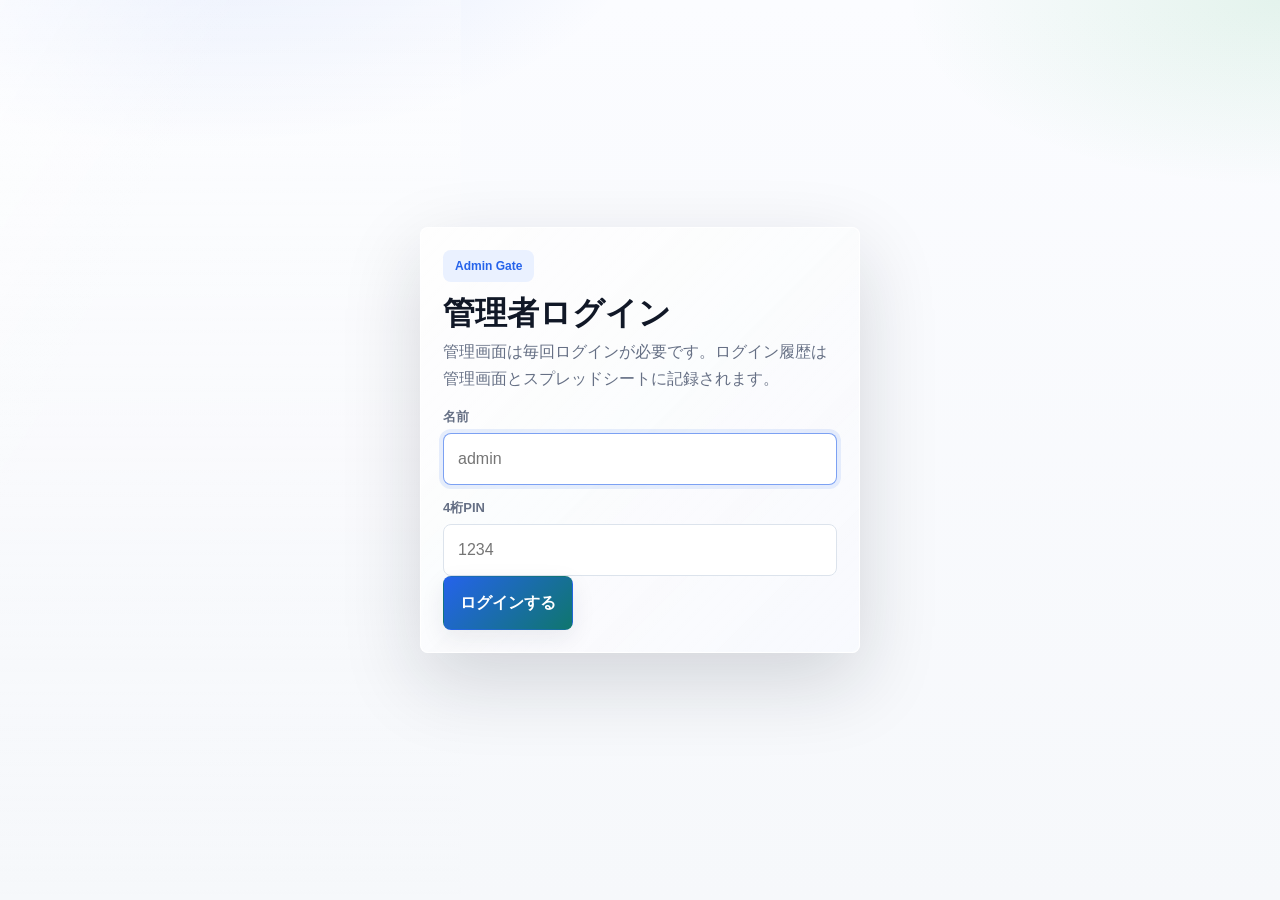
==== admin.html @ 17dc0da1 "Add files via upload" ====
<!doctype html>
<html lang="ja">
<head>
  <meta charset="utf-8">
  <meta name="viewport" content="width=device-width, initial-scale=1, viewport-fit=cover">
  <title>管理画面 | POMS</title>
  <link rel="stylesheet" href="styles.css">
</head>
<body class="page-shell admin-page" data-page="admin">
  <section class="login-stage" id="adminLoginStage">
    <div class="login-card">
      <span class="eyebrow">Admin Gate</span>
      <h1>管理者ログイン</h1>
      <p>管理画面は毎回ログインが必要です。ログイン履歴は管理画面とスプレッドシートに記録されます。</p>
      <label class="field">
        <span>名前</span>
        <input id="adminUsername" autocomplete="username" placeholder="admin">
      </label>
      <label class="field">
        <span>4桁PIN</span>
        <input id="adminPassword" type="password" inputmode="numeric" maxlength="4" autocomplete="current-password" placeholder="1234">
      </label>
      <button class="button primary" id="adminLoginBtn">ログインする</button>
    </div>
  </section>

  <main class="admin-layout hidden" id="adminApp">
    <aside class="admin-side">
      <div class="brand-box">
        <span>P</span>
        <div>
          <strong>POMS 管理</strong>
          <small>Driver Operations</small>
        </div>
      </div>
      <button class="side-link active" data-section="dashboard"><span>ダッシュボード</span><small>全体の現状</small></button>
      <button class="side-link" data-section="checkout"><span>退勤管理</span><small>未退勤と代走</small></button>
      <button class="side-link" data-section="advance"><span>前払い</span><small>回数と振込</small></button>
      <button class="side-link" data-section="sales"><span>売上</span><small>元請け照合</small></button>
      <button class="side-link" data-section="management"><span>管理</span><small>追加と修正</small></button>
    </aside>

    <section class="admin-main">
      <div class="admin-hero">
        <div>
          <span class="eyebrow">管理画面</span>
          <h1>現場・人・お金・休みを<br>すぐ確認</h1>
        </div>
        <div class="admin-actions">
          <input id="adminSearch" class="admin-search" placeholder="検索: 名前・現場・金額">
          <input type="month" id="adminMonth">
          <button class="button ghost" id="refreshAdminBtn">最新化</button>
          <button class="button ghost demo-only" id="resetDemoDataBtn">デモ更新</button>
          <button class="button primary" id="exportCsvBtn">CSV書き出し</button>
        </div>
      </div>

      <div class="demo-ribbon demo-only">
        <div>
          <strong>デモデータ表示中</strong>
          <span>勤怠、前払い、売上、口座、休み希望をサンプル登録済みです。日付を変えたり、詳細を開くと実際の運用イメージを確認できます。</span>
        </div>
        <span class="tag good">操作OK</span>
      </div>

      <section class="admin-section active" id="section-dashboard">
        <div class="section-titlebar">
          <div>
            <span class="eyebrow">Dashboard</span>
            <h2>今日見るべき数字と確認事項</h2>
            <p>売上、前払い、未退勤、登録漏れを上から順番に確認できます。</p>
          </div>
          <span class="section-badge">今日の運用</span>
        </div>

        <div class="executive-strip">
          <div class="executive-card sales">
            <span>今月売上</span>
            <strong id="kpiSales">¥0</strong>
            <small id="kpiSalesSub">実働日数から自動計算</small>
          </div>
          <div class="executive-card advance">
            <span>前払い率</span>
            <strong id="kpiAdvanceRate">0%</strong>
            <small id="kpiAdvanceRateSub">売上に対する前払い希望額</small>
          </div>
          <div class="executive-card transfer">
            <span>振込予定</span>
            <strong id="kpiTransfer">¥0</strong>
            <small>手数料差引後</small>
          </div>
        </div>

        <div class="kpi-grid">
          <div class="kpi"><span>本日稼働中</span><strong id="kpiWorking">0</strong></div>
          <div class="kpi money"><span>前払い概要</span><strong id="kpiAdvance">¥0</strong></div>
          <div class="kpi good"><span>稼働率</span><strong id="kpiRate">0%</strong></div>
        </div>

        <div class="panel">
          <h2>確認が必要な項目</h2>
          <div class="list" id="dashboardAlertList"></div>
        </div>

        <div class="admin-grid">
          <div class="panel">
            <h2>売上ランキング</h2>
            <div class="rank-list" id="dashboardRankList"></div>
          </div>
          <div class="panel">
            <h2>現場別売上・人数</h2>
            <div class="list" id="dashboardSiteSummary"></div>
          </div>
        </div>
        <div class="panel">
          <h2>各ドライバー前払い金額概要</h2>
          <div class="list" id="dashboardAdvanceSummary"></div>
        </div>
      </section>

      <section class="admin-section" id="section-checkout">
        <div class="section-titlebar">
          <div>
            <span class="eyebrow">Checkout</span>
            <h2>未退勤・退勤済み・代走を確認</h2>
            <p>本日の退勤漏れ、現場ごとの稼働人数、代走状況をここで確認します。</p>
          </div>
          <span class="section-badge">退勤管理</span>
        </div>

        <div class="kpi-grid">
          <div class="kpi"><span>本日稼働中</span><strong id="attendanceTodayKpi">0</strong></div>
          <div class="kpi warn"><span>未退勤</span><strong id="attendanceWarningKpi">0</strong></div>
          <div class="kpi money"><span>本日退勤済み</span><strong id="attendanceSalesKpi">0名</strong></div>
          <div class="kpi good"><span>今月代走</span><strong id="attendanceWorkedKpi">0日</strong></div>
        </div>
        <div class="admin-grid">
          <div class="panel">
            <h2>今日の退勤状況</h2>
            <div class="list" id="todayList"></div>
          </div>
          <div class="panel">
            <h2>現場ごとの稼働人数</h2>
            <div class="list" id="siteList"></div>
          </div>
        </div>
        <div class="panel">
          <h2>ドライバー別退勤・出勤状況</h2>
          <div class="list" id="driverList"></div>
        </div>
        <div class="panel">
          <h2>未退勤一覧・代走状況</h2>
          <div class="list" id="notClockedOutList"></div>
        </div>
      </section>

      <section class="admin-section" id="section-advance">
        <div class="section-titlebar">
          <div>
            <span class="eyebrow">Advance</span>
            <h2>前払いの回数・合計・振込予定</h2>
            <p>ドライバーごとの申請回数、希望額、手数料、振込予定を確認できます。</p>
          </div>
          <span class="section-badge">前払い</span>
        </div>

        <div class="executive-strip">
          <div class="executive-card transfer">
            <span>振込予定額</span>
            <strong id="advanceTransferKpi">¥0</strong>
            <small>手数料差引後</small>
          </div>
          <div class="executive-card advance">
            <span>前払い合計</span>
            <strong id="advanceRequestedKpi">¥0</strong>
            <small id="advanceCountKpi">0件</small>
          </div>
          <div class="executive-card sales">
            <span>重複チェック</span>
            <strong id="advanceOverlapKpi">OK</strong>
            <small>申請済み期間を自動照合</small>
          </div>
        </div>
        <div class="panel">
          <h2>ドライバー別前払い回数・合計</h2>
          <div class="list" id="advanceDriverSummaryList"></div>
        </div>
        <div class="panel">
          <h2>前払い履歴</h2>
          <div class="list" id="advanceList"></div>
        </div>
        <div class="admin-grid">
          <div class="panel">
            <h2>口座情報</h2>
            <div class="list" id="bankInfoList"></div>
          </div>
          <div class="panel">
            <h2>重複チェック履歴</h2>
            <div class="list" id="advanceOverlapHistory"></div>
          </div>
        </div>
      </section>

      <section class="admin-section" id="section-sales">
        <div class="section-titlebar">
          <div>
            <span class="eyebrow">Sales</span>
            <h2>売上と元請け入金明細の照合</h2>
            <p>元請け明細の出勤日数、代走日数、単価と照らし合わせるための画面です。</p>
          </div>
          <span class="section-badge">売上照合</span>
        </div>

        <div class="kpi-grid">
          <div class="kpi money"><span>今月売上</span><strong id="monthlySalesKpi">¥0</strong></div>
          <div class="kpi good"><span>出勤日数</span><strong id="monthlyWorkedKpi">0日</strong></div>
          <div class="kpi warn"><span>代走日数</span><strong id="monthlyAdvanceKpi">0日</strong></div>
          <div class="kpi"><span>休み希望数</span><strong id="monthlyTransferKpi">0日</strong></div>
        </div>
        <div class="admin-grid">
          <div class="panel">
            <h2>現場別売上・人数</h2>
            <div class="list" id="monthlySiteList"></div>
          </div>
          <div class="panel">
            <h2>保存済み月</h2>
            <div class="month-jump-list" id="monthlyAvailableMonths"></div>
          </div>
        </div>
        <div class="panel">
          <h2>元請け入金明細 照合表</h2>
          <div class="list" id="monthlyDriverList"></div>
        </div>
        <div class="panel">
          <h2>前払い履歴</h2>
          <div class="list" id="monthlyAdvanceList"></div>
        </div>
      </section>

      <section class="admin-section" id="section-management">
        <div class="section-titlebar">
          <div>
            <span class="eyebrow">Management</span>
            <h2>登録・修正・運用チェック</h2>
            <p>ドライバー、現場、休み希望、確定シフト、勤務修正をここに集約しています。</p>
          </div>
          <span class="section-badge">変更操作</span>
        </div>

        <div class="panel">
          <h2>管理クイック操作</h2>
          <div class="quick-actions-grid">
            <button type="button" class="action-tile" data-admin-action="add-driver"><strong>ドライバー追加</strong><span>単価・口座も登録</span></button>
            <button type="button" class="action-tile" data-admin-action="add-site"><strong>現場追加</strong><span>現場マスタを更新</span></button>
            <button type="button" class="action-tile" data-admin-action="bulk-holiday"><strong>休み希望入力</strong><span>全員分を一括入力</span></button>
            <button type="button" class="action-tile" data-admin-action="bulk-fixed"><strong>確定シフト入力</strong><span>通知停止日を設定</span></button>
          </div>
        </div>
        <div class="panel">
          <h2>管理チェック</h2>
          <div class="list" id="managementQualityList"></div>
        </div>
        <div class="panel">
          <div class="panel-top">
            <h2>ドライバー管理</h2>
            <button class="button primary small" id="addDriverBtn">追加</button>
          </div>
          <div class="list" id="managementDriverList"></div>
        </div>
        <div class="admin-grid">
          <div class="panel">
            <div class="panel-top">
              <h2>現場管理</h2>
              <button class="button primary small" id="addSiteBtn">追加</button>
            </div>
            <div class="list" id="managementSiteList"></div>
          </div>
          <div class="panel">
            <div class="panel-top">
              <div class="tab-row">
                <button class="tab active" data-shift-tab="holiday">休み希望</button>
                <button class="tab" data-shift-tab="fixed">確定シフト</button>
              </div>
              <button class="button primary small" id="bulkShiftBtn">全員分を入力</button>
            </div>
            <div class="list" id="shiftList"></div>
          </div>
        </div>
        <div class="panel">
          <h2>勤務修正・代走退勤処理</h2>
          <div class="list" id="managementAttendanceFixList"></div>
        </div>
        <div class="panel">
          <h2>管理者ログイン履歴</h2>
          <div class="list" id="loginHistoryList"></div>
        </div>
      </section>
    </section>
  </main>

  <nav class="bottom-nav admin-bottom hidden" id="adminBottomNav">
    <button class="active" data-section="dashboard">ダッシュ</button>
    <button data-section="checkout">退勤</button>
    <button data-section="advance">前払</button>
    <button data-section="sales">売上</button>
    <button data-section="management">管理</button>
  </nav>

  <div class="modal hidden" id="adminModal">
    <div class="modal-card">
      <button class="modal-close" id="closeModalBtn">×</button>
      <h2 id="modalTitle">詳細</h2>
      <div id="modalBody"></div>
    </div>
  </div>
  <div class="toast" id="toast"></div>
  <div class="loading" id="loading"><div>処理中...</div></div>
  <script src="config.js"></script>
  <script src="app.js"></script>
</body>
</html>
---- styles.css ----
:root {
  --bg: #f6f8fb;
  --surface: #ffffff;
  --surface-soft: #f9fbff;
  --text: #111827;
  --muted: #667085;
  --line: #dce3ec;
  --blue: #2563eb;
  --green: #16a34a;
  --red: #dc2626;
  --amber: #f59e0b;
  --pink: #db2777;
  --ink: #172033;
  --shadow: 0 16px 38px rgba(30, 41, 59, .10);
  --shadow-soft: 0 8px 24px rgba(30, 41, 59, .08);
  --radius: 8px;
  --ease: cubic-bezier(.22, 1, .36, 1);
}

* {
  box-sizing: border-box;
  -webkit-tap-highlight-color: transparent;
}

html,
body {
  margin: 0;
  min-height: 100%;
}

body {
  color: var(--text);
  background:
    radial-gradient(820px 420px at 15% -10%, rgba(37, 99, 235, .13), transparent 56%),
    radial-gradient(720px 360px at 100% 0%, rgba(22, 163, 74, .10), transparent 52%),
    linear-gradient(180deg, #fbfcff 0%, var(--bg) 100%);
  font-family: -apple-system, BlinkMacSystemFont, "SF Pro Display", "Helvetica Neue", Arial, sans-serif;
}

body::before {
  content: "";
  position: fixed;
  inset: 0;
  z-index: -1;
  pointer-events: none;
  background:
    linear-gradient(115deg, transparent 0%, rgba(255, 255, 255, .52) 45%, transparent 62%),
    linear-gradient(180deg, rgba(255, 255, 255, .30), transparent);
  transform: translateX(-64%);
  animation: ambientSweep 10s var(--ease) infinite;
}

button,
input,
select,
textarea {
  font: inherit;
}

button,
a {
  touch-action: manipulation;
}

.page-shell {
  padding: max(14px, env(safe-area-inset-top)) 14px max(24px, env(safe-area-inset-bottom));
}

.narrow {
  width: min(100%, 460px);
  margin: 0 auto;
}

.hero,
.panel,
.admin-hero,
.admin-side,
.modal-card {
  border: 1px solid rgba(255, 255, 255, .88);
  box-shadow: var(--shadow);
}

.hero {
  padding: 22px 18px;
  border-radius: var(--radius);
  background:
    linear-gradient(135deg, rgba(255, 255, 255, .92), rgba(255, 255, 255, .72)),
    linear-gradient(135deg, rgba(37, 99, 235, .08), rgba(22, 163, 74, .08));
  position: relative;
  overflow: hidden;
  animation: rise .45s var(--ease) both, luxuryFloat 7s var(--ease) infinite;
}

.hero::after,
.panel::after,
.admin-hero::after,
.login-card::after {
  content: "";
  position: absolute;
  inset: 0;
  pointer-events: none;
  border-radius: inherit;
  background: linear-gradient(120deg, transparent 20%, rgba(255, 255, 255, .55) 48%, transparent 74%);
  transform: translateX(-130%);
  animation: surfaceGlint 6.8s var(--ease) infinite;
}

.hero.compact h1 {
  margin-bottom: 8px;
}

.hero.money {
  background:
    linear-gradient(135deg, rgba(255, 255, 255, .92), rgba(255, 255, 255, .76)),
    linear-gradient(135deg, rgba(245, 158, 11, .13), rgba(37, 99, 235, .07));
}

.hero.holiday {
  background:
    linear-gradient(135deg, rgba(255, 255, 255, .93), rgba(255, 255, 255, .76)),
    linear-gradient(135deg, rgba(219, 39, 119, .10), rgba(22, 163, 74, .08));
}

.eyebrow {
  display: inline-flex;
  min-height: 32px;
  align-items: center;
  padding: 0 12px;
  border-radius: var(--radius);
  background: #eaf1ff;
  color: var(--blue);
  font-size: 12px;
  font-weight: 850;
}

h1,
h2,
p {
  margin-top: 0;
}

h1 {
  margin: 14px 0 0;
  font-size: 32px;
  line-height: 1.08;
  letter-spacing: 0;
}

h2 {
  margin-bottom: 14px;
  font-size: 20px;
  line-height: 1.2;
}

p {
  color: var(--muted);
  line-height: 1.7;
}

.panel {
  margin-top: 14px;
  padding: 16px;
  border-radius: var(--radius);
  background: rgba(255, 255, 255, .90);
  position: relative;
  overflow: hidden;
  animation: rise .55s var(--ease) both;
}

.demo-guide {
  margin-top: 12px;
  padding: 13px 14px;
  border: 1px solid rgba(22, 163, 74, .18);
  border-radius: var(--radius);
  background:
    linear-gradient(135deg, rgba(255, 255, 255, .95), rgba(249, 251, 255, .92)),
    #fff;
  box-shadow: var(--shadow-soft);
  animation: rise .5s var(--ease) both;
}

.demo-guide strong,
.demo-guide span {
  display: block;
}

.demo-guide strong {
  font-size: 14px;
  line-height: 1.45;
}

.demo-guide span {
  margin-top: 5px;
  color: var(--muted);
  font-size: 13px;
  line-height: 1.6;
}

.person-card {
  display: grid;
  grid-template-columns: auto minmax(0, 1fr);
  gap: 12px;
  align-items: center;
  padding: 12px;
  border: 1px solid var(--line);
  border-radius: var(--radius);
  background: var(--surface-soft);
}

.person-card strong,
.person-card span {
  display: block;
}

.person-card strong {
  font-size: 18px;
}

.person-card span {
  margin-top: 4px;
  color: var(--muted);
  font-size: 13px;
}

.avatar {
  width: 54px;
  height: 54px;
  border-radius: var(--radius);
  display: grid;
  place-items: center;
  background: linear-gradient(135deg, #dbeafe, #dcfce7);
  color: #1d4ed8;
  font-size: 20px;
  font-weight: 900;
}

.status-strip,
.summary-card,
.selected-box {
  display: grid;
  grid-template-columns: 1fr 1fr;
  gap: 10px;
  margin-top: 14px;
}

.panel-lite {
  margin-top: 14px;
  padding: 14px;
  border: 1px solid var(--line);
  border-radius: var(--radius);
  background: #fff;
}

.panel-lite > span {
  display: block;
  color: var(--muted);
  font-size: 12px;
  font-weight: 850;
  margin-bottom: 10px;
}

.period-list {
  display: grid;
  gap: 8px;
}

.period-chip {
  display: flex;
  justify-content: space-between;
  gap: 10px;
  align-items: center;
  padding: 10px 12px;
  border-radius: var(--radius);
  border: 1px solid var(--line);
  background: var(--surface-soft);
  font-size: 13px;
  font-weight: 850;
}

.period-chip small {
  color: var(--muted);
  font-weight: 800;
}

.money-focus {
  margin-top: 14px;
  padding: 18px;
  border-radius: var(--radius);
  color: #fff;
  background:
    linear-gradient(135deg, rgba(23, 32, 51, .98), rgba(15, 118, 110, .92)),
    linear-gradient(135deg, rgba(255, 255, 255, .14), transparent);
  box-shadow: 0 24px 60px rgba(15, 118, 110, .20);
  position: relative;
  overflow: hidden;
}

.money-focus::after {
  content: "";
  position: absolute;
  inset: 0;
  background: linear-gradient(120deg, transparent 18%, rgba(255,255,255,.22) 48%, transparent 78%);
  transform: translateX(-125%);
  animation: surfaceGlint 5.8s var(--ease) infinite;
}

.money-focus span,
.money-focus small {
  display: block;
  position: relative;
  z-index: 1;
}

.money-focus span {
  font-size: 13px;
  font-weight: 850;
  opacity: .78;
}

.money-focus strong {
  display: block;
  position: relative;
  z-index: 1;
  margin-top: 6px;
  font-size: 42px;
  line-height: 1;
  letter-spacing: 0;
}

.money-focus small {
  margin-top: 8px;
  opacity: .78;
  line-height: 1.5;
}

.money-focus.bump strong {
  animation: moneyPop .62s var(--ease) both;
}

.coin-burst {
  position: absolute;
  inset: 0;
  pointer-events: none;
  z-index: 0;
}

.coin-burst i {
  position: absolute;
  width: 18px;
  height: 18px;
  right: 22px;
  bottom: 18px;
  border-radius: 999px;
  background:
    radial-gradient(circle at 35% 28%, #fff7cc 0 18%, #facc15 28%, #d97706 72%);
  box-shadow: 0 8px 18px rgba(245, 158, 11, .24);
  opacity: 0;
  transform: translateY(20px) scale(.74);
}

.coin-burst i:nth-child(2) { right: 54px; width: 14px; height: 14px; }
.coin-burst i:nth-child(3) { right: 82px; width: 20px; height: 20px; }
.coin-burst i:nth-child(4) { right: 118px; width: 13px; height: 13px; }
.coin-burst i:nth-child(5) { right: 146px; width: 17px; height: 17px; }
.coin-burst i:nth-child(6) { right: 176px; width: 12px; height: 12px; }

.coin-burst.play i:nth-child(1) { animation: coinRise1 .9s var(--ease) both; }
.coin-burst.play i:nth-child(2) { animation: coinRise2 .82s var(--ease) .04s both; }
.coin-burst.play i:nth-child(3) { animation: coinRise3 .95s var(--ease) .08s both; }
.coin-burst.play i:nth-child(4) { animation: coinRise2 .78s var(--ease) .12s both; }
.coin-burst.play i:nth-child(5) { animation: coinRise1 .86s var(--ease) .16s both; }
.coin-burst.play i:nth-child(6) { animation: coinRise3 .74s var(--ease) .20s both; }

.period-picker {
  margin-top: 14px;
  padding: 14px;
  border-radius: var(--radius);
  border: 1px solid var(--line);
  background: #fff;
}

.period-picker > div:first-child {
  display: flex;
  justify-content: space-between;
  gap: 10px;
  align-items: center;
}

.period-picker span {
  color: var(--muted);
  font-size: 12px;
  font-weight: 850;
}

.period-picker strong {
  font-size: 14px;
}

.quick-periods {
  display: grid;
  grid-template-columns: repeat(5, 1fr);
  gap: 8px;
  margin-top: 12px;
}

.quick-periods button {
  min-height: 44px;
  border: 1px solid var(--line);
  border-radius: var(--radius);
  background: var(--surface-soft);
  color: var(--text);
  font-weight: 900;
  cursor: pointer;
}

.quick-periods button.active {
  color: #fff;
  border-color: transparent;
  background: linear-gradient(135deg, var(--blue), #0f766e);
  box-shadow: var(--shadow-soft);
}

.advance-meter {
  margin-top: 14px;
  padding: 14px;
  border: 1px solid var(--line);
  border-radius: var(--radius);
  background: #fff;
}

.meter-top,
.meter-values {
  display: flex;
  justify-content: space-between;
  gap: 10px;
}

.meter-top span,
.meter-values span {
  color: var(--muted);
  font-size: 12px;
  font-weight: 850;
}

.meter-top strong {
  font-size: 14px;
}

.meter-track {
  height: 10px;
  margin: 12px 0;
  border-radius: 999px;
  background: #e8edf5;
  overflow: hidden;
}

.meter-track span {
  display: block;
  width: 0%;
  height: 100%;
  border-radius: inherit;
  background: linear-gradient(90deg, var(--green), var(--blue));
  transition: width .45s var(--ease);
}

.advance-calendar {
  margin-top: 14px;
  padding: 14px;
  border: 1px solid var(--line);
  border-radius: var(--radius);
  background: #fff;
}

.advance-calendar-top {
  display: grid;
  grid-template-columns: 44px minmax(0, 1fr) 44px;
  gap: 10px;
  align-items: center;
}

.advance-calendar-top button {
  width: 44px;
  height: 44px;
  border: 1px solid var(--line);
  border-radius: var(--radius);
  background: var(--surface-soft);
  font-size: 24px;
  font-weight: 900;
}

.advance-calendar-top div {
  text-align: center;
}

.advance-calendar-top span,
.calendar-legend span {
  color: var(--muted);
  font-size: 12px;
  font-weight: 850;
}

.advance-calendar-top strong {
  display: block;
  margin-top: 4px;
  font-size: 18px;
}

.calendar-legend {
  display: flex;
  flex-wrap: wrap;
  justify-content: center;
  gap: 10px;
  margin-top: 12px;
}

.calendar-legend span {
  display: inline-flex;
  align-items: center;
  gap: 6px;
}

.calendar-legend i {
  width: 10px;
  height: 10px;
  border-radius: 999px;
  display: inline-block;
}

.legend-worked { background: var(--green); }
.legend-applied { background: var(--amber); }
.legend-selected { background: var(--blue); }

.weekday-grid.mini {
  margin-top: 12px;
}

.advance-calendar-grid {
  display: grid;
  grid-template-columns: repeat(7, minmax(0, 1fr));
  gap: 6px;
  margin-top: 8px;
}

.advance-day,
.advance-empty {
  aspect-ratio: 1;
  min-width: 0;
  border-radius: var(--radius);
}

.advance-day {
  position: relative;
  border: 1px solid var(--line);
  background: var(--surface-soft);
  color: var(--text);
  font-weight: 900;
  cursor: pointer;
  transition: transform .18s var(--ease), box-shadow .18s ease, background .18s ease;
}

.advance-day:active {
  transform: scale(.96);
}

.advance-day.worked {
  background: #ecfdf3;
  border-color: rgba(22, 163, 74, .28);
}

.advance-day.applied {
  background: #fff7ed;
  border-color: rgba(245, 158, 11, .35);
  color: #92400e;
}

.advance-day.selected {
  color: #fff;
  border-color: transparent;
  background: linear-gradient(135deg, var(--blue), #0f766e);
  box-shadow: 0 10px 24px rgba(37, 99, 235, .22);
}

.advance-day.range-edge::after {
  content: "";
  position: absolute;
  inset: 6px;
  border: 2px solid rgba(255, 255, 255, .72);
  border-radius: 6px;
}

.advance-day.applied::before,
.advance-day.worked::before {
  content: "";
  position: absolute;
  right: 6px;
  top: 6px;
  width: 7px;
  height: 7px;
  border-radius: 999px;
}

.advance-day.worked::before { background: var(--green); }
.advance-day.applied::before { background: var(--amber); }

.status-strip > div,
.summary-card,
.selected-box {
  padding: 14px;
  border-radius: var(--radius);
  border: 1px solid var(--line);
  background: #fff;
}

.summary-card,
.selected-box {
  display: flex;
  justify-content: space-between;
  align-items: center;
  grid-template-columns: none;
}

.status-strip span,
.summary-card span,
.selected-box span {
  color: var(--muted);
  font-size: 12px;
  font-weight: 800;
}

.status-strip strong,
.summary-card strong,
.selected-box strong {
  display: block;
  margin-top: 6px;
  font-size: 15px;
}

.driver-command-card {
  display: grid;
  grid-template-columns: auto minmax(0, 1fr);
  gap: 12px;
  align-items: center;
  margin-top: 14px;
  padding: 14px;
  border: 1px solid rgba(37, 99, 235, .16);
  border-radius: var(--radius);
  background:
    linear-gradient(135deg, rgba(255, 255, 255, .96), rgba(236, 253, 243, .86)),
    #fff;
  box-shadow: var(--shadow-soft);
}

.driver-command-card strong,
.driver-command-card p {
  display: block;
  margin: 0;
}

.driver-command-card p {
  margin-top: 4px;
  font-size: 13px;
  line-height: 1.55;
}

.driver-command-card.working {
  border-color: rgba(245, 158, 11, .30);
  background:
    linear-gradient(135deg, rgba(255, 255, 255, .96), rgba(255, 247, 237, .90)),
    #fff;
}

.driver-command-card.finished {
  border-color: rgba(22, 163, 74, .28);
}

.command-orb {
  width: 46px;
  height: 46px;
  border-radius: var(--radius);
  display: grid;
  place-items: center;
  background: linear-gradient(135deg, var(--blue), #0f766e);
  box-shadow: 0 14px 32px rgba(37, 99, 235, .18);
}

.command-orb span {
  width: 16px;
  height: 16px;
  border-radius: 999px;
  background: #fff;
  animation: statusPulse 1.8s var(--ease) infinite;
}

.field {
  display: block;
  margin-top: 14px;
}

.field span {
  display: block;
  margin-bottom: 7px;
  color: var(--muted);
  font-size: 13px;
  font-weight: 800;
}

input,
select,
textarea {
  width: 100%;
  min-height: 52px;
  border: 1px solid var(--line);
  border-radius: var(--radius);
  padding: 13px 14px;
  background: #fff;
  color: var(--text);
  outline: none;
}

textarea {
  min-height: 98px;
  resize: vertical;
  line-height: 1.6;
}

input:focus,
select:focus,
textarea:focus {
  border-color: rgba(37, 99, 235, .60);
  box-shadow: 0 0 0 4px rgba(37, 99, 235, .10);
}

.form-grid,
.button-row {
  display: grid;
  grid-template-columns: 1fr 1fr;
  gap: 10px;
}

.action-stack {
  display: grid;
  gap: 10px;
  margin-top: 14px;
}

.button {
  min-height: 54px;
  padding: 0 16px;
  border: 1px solid transparent;
  border-radius: var(--radius);
  color: var(--text);
  background: #fff;
  font-weight: 850;
  text-decoration: none;
  display: inline-flex;
  align-items: center;
  justify-content: center;
  box-shadow: var(--shadow-soft);
  cursor: pointer;
  position: relative;
  overflow: hidden;
  transition: transform .18s var(--ease), opacity .18s ease, box-shadow .18s ease, filter .18s ease;
}

.button::after {
  content: "";
  position: absolute;
  inset: -70% -35%;
  background: linear-gradient(115deg, transparent 36%, rgba(255, 255, 255, .45) 50%, transparent 64%);
  transform: translateX(-90%) rotate(8deg);
  transition: transform .55s var(--ease);
}

.button:hover {
  filter: saturate(1.08);
  box-shadow: 0 18px 42px rgba(30, 41, 59, .14);
}

.button:hover::after,
.button:focus-visible::after {
  transform: translateX(90%) rotate(8deg);
}

.button:active {
  transform: scale(.98);
}

.button:disabled {
  opacity: .55;
  cursor: wait;
}

.button.primary {
  color: #fff;
  background: linear-gradient(135deg, var(--blue), #0f766e);
}

.button.success {
  color: #fff;
  background: linear-gradient(135deg, var(--green), #15803d);
}

.button.ghost {
  border-color: var(--line);
  background: rgba(255, 255, 255, .76);
  box-shadow: none;
}

.button.small {
  min-height: 42px;
  padding: 0 14px;
  font-size: 13px;
}

.wide-action {
  grid-column: 1 / -1;
}

.swipe-confirm {
  --swipe-x: 0px;
  --swipe-progress: 0%;
  min-height: 64px;
  position: relative;
  overflow: hidden;
  user-select: none;
  touch-action: pan-y;
  border: 1px solid rgba(37, 99, 235, .18);
  border-radius: var(--radius);
  background:
    linear-gradient(180deg, rgba(255, 255, 255, .98), rgba(249, 251, 255, .94)),
    #fff;
  box-shadow: var(--shadow-soft);
  cursor: grab;
  isolation: isolate;
}

.swipe-confirm.primary {
  border-color: rgba(37, 99, 235, .24);
}

.swipe-confirm.success {
  border-color: rgba(22, 163, 74, .28);
}

.swipe-confirm.dragging {
  cursor: grabbing;
}

.swipe-confirm.disabled {
  opacity: .58;
  cursor: not-allowed;
}

.swipe-fill {
  position: absolute;
  inset: 0 auto 0 0;
  width: var(--swipe-progress);
  z-index: -1;
  background: linear-gradient(135deg, rgba(37, 99, 235, .20), rgba(15, 118, 110, .20));
  transition: width .16s var(--ease);
}

.swipe-confirm.success .swipe-fill {
  background: linear-gradient(135deg, rgba(22, 163, 74, .24), rgba(21, 128, 61, .20));
}

.swipe-copy {
  display: block;
  padding: 12px 76px 12px 18px;
}

.swipe-copy strong,
.swipe-copy small {
  display: block;
}

.swipe-copy strong {
  font-size: 16px;
}

.swipe-copy small {
  margin-top: 4px;
  color: var(--muted);
  font-size: 12px;
  font-weight: 850;
}

.swipe-thumb {
  position: absolute;
  top: 8px;
  right: auto;
  left: 8px;
  width: 48px;
  height: 48px;
  display: grid;
  place-items: center;
  border-radius: var(--radius);
  color: #fff;
  background: linear-gradient(135deg, var(--blue), #0f766e);
  box-shadow: 0 12px 26px rgba(37, 99, 235, .22);
  font-size: 20px;
  font-weight: 950;
  transform: translateX(var(--swipe-x));
  transition: transform .18s var(--ease), filter .18s ease;
}

.swipe-confirm.success .swipe-thumb {
  background: linear-gradient(135deg, var(--green), #15803d);
}

.swipe-confirm:not(.disabled)::after {
  content: "";
  position: absolute;
  inset: 0;
  pointer-events: none;
  background: linear-gradient(115deg, transparent 34%, rgba(255, 255, 255, .60) 50%, transparent 66%);
  transform: translateX(-120%);
  animation: swipeHint 2.8s var(--ease) infinite;
}

.swipe-confirm.complete .swipe-thumb {
  filter: brightness(1.16);
}

.driver-flow {
  display: grid;
  grid-template-columns: auto 1fr auto 1fr auto;
  align-items: center;
  gap: 8px;
  margin-top: 14px;
}

.flow-step {
  min-height: 32px;
  display: inline-flex;
  align-items: center;
  justify-content: center;
  padding: 0 10px;
  border: 1px solid var(--line);
  border-radius: var(--radius);
  background: #fff;
  color: var(--muted);
  font-size: 12px;
  font-weight: 900;
  white-space: nowrap;
}

.flow-step.active {
  color: #fff;
  border-color: transparent;
  background: linear-gradient(135deg, var(--blue), #0f766e);
  box-shadow: var(--shadow-soft);
}

.flow-line {
  height: 2px;
  border-radius: 999px;
  background: var(--line);
}

.success-panel {
  text-align: center;
  position: relative;
}

.done-mark {
  width: 72px;
  height: 72px;
  margin: 0 auto 14px;
  display: grid;
  place-items: center;
  border-radius: var(--radius);
  color: #fff;
  background: linear-gradient(135deg, var(--green), #15803d);
  font-size: 36px;
  font-weight: 900;
  animation: donePop .58s var(--ease) both;
}

.success-sparkles {
  position: absolute;
  inset: 0;
  pointer-events: none;
  overflow: hidden;
  border-radius: inherit;
}

.success-sparkles i {
  position: absolute;
  left: 50%;
  top: 28px;
  width: 9px;
  height: 9px;
  border-radius: 999px;
  background: var(--green);
  opacity: 0;
}

.success-panel:not(.hidden) .success-sparkles i:nth-child(1) { animation: sparkle1 .82s var(--ease) .05s both; }
.success-panel:not(.hidden) .success-sparkles i:nth-child(2) { animation: sparkle2 .78s var(--ease) .10s both; }
.success-panel:not(.hidden) .success-sparkles i:nth-child(3) { animation: sparkle3 .86s var(--ease) .14s both; }
.success-panel:not(.hidden) .success-sparkles i:nth-child(4) { animation: sparkle4 .74s var(--ease) .18s both; }

.calendar-head {
  display: flex;
  justify-content: space-between;
  align-items: center;
  gap: 10px;
  margin-top: 14px;
  padding: 12px;
  border-radius: var(--radius);
  background: #fff;
  border: 1px solid var(--line);
}

.calendar-head span {
  display: block;
  margin-top: 4px;
  color: var(--muted);
  font-size: 13px;
}

.calendar-head b {
  min-width: 52px;
  min-height: 38px;
  display: grid;
  place-items: center;
  border-radius: var(--radius);
  color: #fff;
  background: linear-gradient(135deg, var(--pink), #0f766e);
  font-size: 14px;
}

.weekday-grid,
.calendar-grid {
  display: grid;
  grid-template-columns: repeat(7, minmax(0, 1fr));
  gap: 6px;
}

.weekday-grid {
  margin-top: 12px;
  color: var(--muted);
  font-size: 12px;
  font-weight: 850;
  text-align: center;
}

.calendar-grid {
  margin-top: 8px;
}

.day-button,
.day-empty {
  aspect-ratio: 1;
  min-width: 0;
  border-radius: var(--radius);
}

.day-button {
  border: 1px solid var(--line);
  background: #fff;
  cursor: pointer;
  font-weight: 850;
  transition: transform .16s var(--ease), box-shadow .16s ease, background .16s ease;
}

.day-button:active {
  transform: scale(.94);
}

.day-button.selected {
  color: #fff;
  background: linear-gradient(135deg, var(--pink), #0f766e);
  border-color: transparent;
  box-shadow: 0 10px 24px rgba(219, 39, 119, .16);
}

.day-button.pop,
.advance-day.pop {
  animation: dayPop .34s var(--ease) both;
}

.bottom-nav {
  position: fixed;
  left: 8px;
  right: 8px;
  bottom: calc(8px + env(safe-area-inset-bottom));
  z-index: 20;
  display: grid;
  grid-template-columns: repeat(4, 1fr);
  gap: 6px;
  padding: 8px;
  border: 1px solid rgba(255, 255, 255, .90);
  border-radius: var(--radius);
  background: rgba(255, 255, 255, .94);
  box-shadow: var(--shadow);
}

.bottom-nav a,
.bottom-nav button {
  min-height: 52px;
  border: 0;
  border-radius: var(--radius);
  display: grid;
  place-items: center;
  color: var(--muted);
  background: transparent;
  text-decoration: none;
  font-size: 13px;
  font-weight: 850;
}

.bottom-nav .active {
  color: var(--text);
  background: #eef4ff;
}

.admin-bottom {
  display: none;
}

.toast {
  position: fixed;
  left: 50%;
  bottom: calc(86px + env(safe-area-inset-bottom));
  z-index: 50;
  max-width: calc(100vw - 28px);
  padding: 12px 14px;
  border-radius: var(--radius);
  color: #fff;
  background: rgba(17, 24, 39, .94);
  opacity: 0;
  transform: translate(-50%, 12px);
  pointer-events: none;
  transition: opacity .18s ease, transform .18s var(--ease);
}

.toast.show {
  opacity: 1;
  transform: translate(-50%, 0);
}

.completion-celebration {
  position: fixed;
  inset: 0;
  z-index: 80;
  display: grid;
  place-items: center;
  pointer-events: none;
  background:
    radial-gradient(circle at 50% 46%, rgba(255, 255, 255, .88), rgba(255, 255, 255, .32) 34%, transparent 62%);
  animation: celebrationIn .18s ease both;
}

.completion-celebration.leaving {
  animation: celebrationOut .42s ease both;
}

.completion-card {
  width: min(82vw, 340px);
  min-height: 188px;
  display: grid;
  place-items: center;
  align-content: center;
  gap: 8px;
  padding: 24px;
  border: 1px solid rgba(255, 255, 255, .92);
  border-radius: var(--radius);
  color: #fff;
  background:
    linear-gradient(135deg, rgba(23, 32, 51, .96), rgba(15, 118, 110, .92));
  box-shadow: 0 34px 90px rgba(17, 24, 39, .24);
  position: relative;
  overflow: hidden;
  animation: completionCardPop .74s var(--ease) both;
}

.completion-celebration.blue .completion-card {
  background: linear-gradient(135deg, var(--blue), #0f766e);
}

.completion-celebration.gold .completion-card {
  background: linear-gradient(135deg, #172033, #b45309);
}

.completion-celebration.pink .completion-card {
  background: linear-gradient(135deg, var(--pink), #0f766e);
}

.completion-card::before {
  content: "";
  position: absolute;
  inset: -40%;
  background: conic-gradient(from 90deg, transparent, rgba(255, 255, 255, .28), transparent, rgba(255, 255, 255, .20), transparent);
  animation: completionSpin 1.4s linear both;
}

.completion-card strong,
.completion-card small,
.completion-ring {
  position: relative;
  z-index: 1;
}

.completion-card strong {
  font-size: 32px;
  line-height: 1.1;
  font-weight: 950;
}

.completion-card small {
  color: rgba(255, 255, 255, .82);
  font-size: 14px;
  font-weight: 850;
  text-align: center;
  line-height: 1.6;
}

.completion-ring {
  width: 72px;
  height: 72px;
  border-radius: var(--radius);
  display: grid;
  place-items: center;
  background: rgba(255, 255, 255, .18);
  box-shadow: inset 0 0 0 1px rgba(255, 255, 255, .22);
}

.completion-ring::before {
  content: "✓";
  width: 52px;
  height: 52px;
  display: grid;
  place-items: center;
  border-radius: var(--radius);
  background: #fff;
  color: var(--green);
  font-size: 31px;
  font-weight: 950;
  animation: completionCheck .54s var(--ease) .12s both;
}

.completion-burst {
  position: absolute;
  inset: 0;
  overflow: hidden;
}

.completion-burst i {
  position: absolute;
  left: 50%;
  top: 50%;
  width: 12px;
  height: 18px;
  border-radius: 4px;
  background: var(--green);
  opacity: 0;
  transform: rotate(calc(var(--i) * 20deg)) translateY(0) scale(.72);
  animation: completionParticle 1.12s var(--ease) calc(var(--i) * .018s) both;
}

.completion-burst i:nth-child(3n) { background: var(--blue); }
.completion-burst i:nth-child(3n + 1) { background: var(--amber); }
.completion-burst i:nth-child(4n) { width: 9px; height: 9px; border-radius: 999px; background: var(--pink); }

.loading {
  position: fixed;
  inset: 0;
  z-index: 40;
  display: none;
  place-items: center;
  background: rgba(246, 248, 251, .68);
}

.loading.show {
  display: grid;
}

.loading div {
  padding: 16px 20px;
  border-radius: var(--radius);
  background: #fff;
  box-shadow: var(--shadow);
  font-weight: 850;
  display: inline-flex;
  align-items: center;
  gap: 10px;
}

.loading div::before {
  content: "";
  width: 16px;
  height: 16px;
  border-radius: 999px;
  border: 2px solid rgba(37, 99, 235, .20);
  border-top-color: var(--blue);
  animation: spin .72s linear infinite;
}

.hidden {
  display: none !important;
}

.admin-page {
  padding-bottom: 24px;
}

.login-stage {
  min-height: calc(100vh - 48px);
  display: grid;
  place-items: center;
}

.login-card {
  width: min(100%, 440px);
  position: relative;
  overflow: hidden;
  padding: 22px;
  border: 1px solid rgba(255, 255, 255, .88);
  border-radius: var(--radius);
  background:
    linear-gradient(135deg, rgba(255, 255, 255, .95), rgba(255, 255, 255, .72)),
    linear-gradient(135deg, rgba(23, 32, 51, .08), rgba(37, 99, 235, .09));
  box-shadow: 0 28px 80px rgba(17, 24, 39, .16);
  animation: rise .48s var(--ease) both, luxuryFloat 8s var(--ease) infinite;
}

.login-card h1 {
  margin-bottom: 8px;
}

.admin-layout {
  max-width: 1480px;
  margin: 0 auto;
  display: grid;
  grid-template-columns: 268px minmax(0, 1fr);
  gap: 18px;
}

.admin-side {
  position: sticky;
  top: 14px;
  min-height: calc(100vh - 28px);
  padding: 14px;
  border-radius: var(--radius);
  background:
    linear-gradient(180deg, rgba(255, 255, 255, .94), rgba(249, 251, 255, .88)),
    #fff;
  backdrop-filter: blur(16px);
}

.brand-box {
  display: grid;
  grid-template-columns: auto 1fr;
  gap: 10px;
  align-items: center;
  padding: 12px;
  border-radius: var(--radius);
  background: var(--ink);
  color: #fff;
}

.brand-box span {
  width: 44px;
  height: 44px;
  display: grid;
  place-items: center;
  border-radius: var(--radius);
  background: rgba(255, 255, 255, .14);
  font-size: 20px;
  font-weight: 950;
}

.brand-box small {
  display: block;
  margin-top: 4px;
  opacity: .72;
}

.side-link {
  width: 100%;
  min-height: 56px;
  margin-top: 8px;
  border: 1px solid var(--line);
  border-radius: var(--radius);
  background:
    linear-gradient(180deg, #fff, #f9fbff);
  text-align: left;
  padding: 0 12px;
  font-weight: 850;
  cursor: pointer;
  transition: transform .18s var(--ease), border-color .18s ease, background .18s ease;
}

.side-link span,
.side-link small {
  display: block;
}

.side-link span {
  font-size: 14px;
}

.side-link small {
  margin-top: 3px;
  color: var(--muted);
  font-size: 11px;
  font-weight: 800;
}

.side-link:hover {
  transform: translateX(2px);
  border-color: rgba(37, 99, 235, .22);
}

.side-link.active {
  color: #fff;
  border-color: transparent;
  background: linear-gradient(135deg, var(--blue), #0f766e);
}

.side-link.active small {
  color: rgba(255, 255, 255, .74);
}

.admin-main {
  min-width: 0;
}

.admin-hero {
  position: sticky;
  top: 14px;
  z-index: 12;
  display: flex;
  justify-content: space-between;
  gap: 14px;
  align-items: center;
  padding: 18px;
  border-radius: var(--radius);
  background:
    linear-gradient(135deg, rgba(255, 255, 255, .96), rgba(249, 251, 255, .90)),
    #fff;
  backdrop-filter: blur(18px);
  overflow: hidden;
  animation: rise .48s var(--ease) both;
}

.admin-hero h1 {
  font-size: 34px;
}

.admin-main .panel {
  background:
    linear-gradient(180deg, rgba(255, 255, 255, .96), rgba(255, 255, 255, .90)),
    var(--surface);
  box-shadow: 0 14px 34px rgba(30, 41, 59, .075);
}

.admin-main .panel h2 {
  margin-bottom: 12px;
  padding-bottom: 10px;
  border-bottom: 1px solid rgba(220, 227, 236, .86);
  font-size: 18px;
}

.admin-actions {
  display: flex;
  flex-wrap: wrap;
  gap: 8px;
  justify-content: flex-end;
  align-items: center;
}

.admin-actions input {
  width: auto;
  min-width: 150px;
}

.admin-search {
  min-width: 220px;
}

.admin-section {
  display: none;
}

.admin-section.active {
  display: block;
  animation: rise .32s var(--ease) both;
}

.section-titlebar {
  display: flex;
  justify-content: space-between;
  gap: 16px;
  align-items: flex-end;
  margin-top: 14px;
  padding: 18px;
  border: 1px solid rgba(220, 227, 236, .86);
  border-radius: var(--radius);
  background:
    linear-gradient(135deg, rgba(255, 255, 255, .96), rgba(248, 251, 255, .90)),
    #fff;
  box-shadow: 0 14px 34px rgba(30, 41, 59, .065);
}

.section-titlebar h2 {
  margin: 12px 0 0;
  padding: 0;
  border: 0;
  font-size: 26px;
  line-height: 1.18;
}

.section-titlebar p {
  margin: 8px 0 0;
  font-size: 14px;
}

.section-badge {
  display: inline-flex;
  min-height: 34px;
  align-items: center;
  white-space: nowrap;
  padding: 0 12px;
  border-radius: var(--radius);
  color: #0f766e;
  background: #ecfdf5;
  font-size: 12px;
  font-weight: 900;
}

.demo-ribbon {
  display: flex;
  justify-content: space-between;
  gap: 12px;
  align-items: center;
  margin-top: 12px;
  padding: 13px 14px;
  border: 1px solid rgba(37, 99, 235, .16);
  border-radius: var(--radius);
  background:
    linear-gradient(135deg, rgba(234, 241, 255, .92), rgba(236, 253, 245, .88)),
    #fff;
  box-shadow: var(--shadow-soft);
}

.demo-ribbon strong,
.demo-ribbon span {
  display: block;
}

.demo-ribbon strong {
  font-size: 14px;
}

.demo-ribbon span {
  margin-top: 4px;
  color: var(--muted);
  font-size: 13px;
  line-height: 1.55;
}

.kpi-grid,
.admin-grid,
.history-grid {
  display: grid;
  gap: 12px;
}

.executive-strip {
  display: grid;
  grid-template-columns: 1.35fr 1fr 1fr;
  gap: 12px;
  margin-top: 14px;
}

.executive-card {
  position: relative;
  overflow: hidden;
  padding: 18px;
  min-height: 126px;
  border-radius: var(--radius);
  color: #fff;
  border: 1px solid rgba(255, 255, 255, .70);
  box-shadow: 0 24px 58px rgba(17, 24, 39, .12);
  isolation: isolate;
}

.executive-card::after {
  content: "";
  position: absolute;
  inset: 0;
  background: linear-gradient(120deg, transparent 20%, rgba(255,255,255,.22) 48%, transparent 74%);
  transform: translateX(-130%);
  animation: surfaceGlint 7s var(--ease) infinite;
}

.executive-card.sales {
  background: linear-gradient(135deg, #172033, #0f766e);
}

.executive-card.advance {
  background: linear-gradient(135deg, #1d4ed8, #0f766e);
}

.executive-card.transfer {
  background: linear-gradient(135deg, #111827, #b45309);
}

.executive-card span,
.executive-card strong,
.executive-card small {
  position: relative;
  z-index: 1;
  display: block;
}

.executive-card span {
  font-size: 13px;
  font-weight: 850;
  opacity: .78;
}

.executive-card strong {
  margin-top: 8px;
  font-size: clamp(28px, 3vw, 38px);
  line-height: 1;
}

.executive-card small {
  margin-top: 10px;
  opacity: .78;
  line-height: 1.5;
}

.kpi-grid {
  grid-template-columns: repeat(auto-fit, minmax(190px, 1fr));
  margin-top: 14px;
}

.kpi {
  padding: 16px;
  border-radius: var(--radius);
  background:
    linear-gradient(180deg, #fff, #f9fbff);
  border: 1px solid var(--line);
  box-shadow: var(--shadow-soft);
}

.kpi span {
  color: var(--muted);
  font-size: 13px;
  font-weight: 850;
}

.kpi strong {
  display: block;
  margin-top: 8px;
  font-size: 30px;
}

.kpi.warn strong { color: var(--amber); }
.kpi.money strong { color: var(--blue); }
.kpi.good strong { color: var(--green); }

.admin-grid {
  grid-template-columns: 1fr 1fr;
}

.list {
  display: grid;
  gap: 10px;
}

.search-hidden {
  display: none !important;
}

.data-table {
  overflow: hidden;
  border: 1px solid rgba(220, 227, 236, .92);
  border-radius: var(--radius);
  background: #fff;
  box-shadow: 0 10px 26px rgba(30, 41, 59, .045);
}

.data-head,
.data-row {
  display: grid;
  grid-template-columns: var(--cols);
  gap: 10px;
  align-items: center;
}

.data-head {
  min-height: 42px;
  padding: 0 12px;
  color: var(--muted);
  background:
    linear-gradient(180deg, #f8fbff, #eef4ff);
  border-bottom: 1px solid var(--line);
  font-size: 12px;
  font-weight: 900;
}

.data-row {
  min-height: 66px;
  padding: 11px 12px;
  border-bottom: 1px solid rgba(220, 227, 236, .74);
  background:
    linear-gradient(180deg, #fff, #fbfdff);
  transition: background .18s ease, transform .18s var(--ease), box-shadow .18s ease;
}

.data-row:last-child {
  border-bottom: 0;
}

.data-row:hover {
  position: relative;
  z-index: 1;
  background: #f8fbff;
  box-shadow: 0 10px 24px rgba(30, 41, 59, .06);
}

.data-cell {
  min-width: 0;
}

.data-cell strong,
.data-cell span {
  display: block;
  min-width: 0;
  overflow: hidden;
  text-overflow: ellipsis;
  white-space: nowrap;
}

.data-cell strong {
  font-size: 14px;
  line-height: 1.35;
}

.data-cell span {
  margin-top: 3px;
  color: var(--muted);
  font-size: 12px;
  font-weight: 760;
}

.data-cell.primary strong {
  font-size: 15px;
  font-weight: 950;
}

.data-cell.good-text strong {
  color: var(--green);
}

.data-cell.warn-text strong {
  color: #b45309;
}

.data-actions {
  display: flex;
  flex-wrap: wrap;
  gap: 6px;
  justify-content: flex-end;
}

.month-jump-list,
.quick-actions-grid {
  display: grid;
  gap: 10px;
}

.month-jump-list {
  grid-template-columns: repeat(auto-fit, minmax(122px, 1fr));
}

.month-chip,
.action-tile {
  border: 1px solid rgba(220, 227, 236, .96);
  border-radius: var(--radius);
  background:
    linear-gradient(180deg, #fff, #f9fbff);
  box-shadow: 0 8px 22px rgba(30, 41, 59, .045);
  cursor: pointer;
  transition: transform .18s var(--ease), border-color .18s ease, box-shadow .18s ease;
}

.month-chip:hover,
.action-tile:hover {
  transform: translateY(-1px);
  border-color: rgba(37, 99, 235, .24);
  box-shadow: 0 12px 28px rgba(30, 41, 59, .08);
}

.month-chip {
  min-height: 46px;
  padding: 0 12px;
  color: var(--text);
  font-weight: 900;
}

.month-chip.active {
  color: #fff;
  border-color: transparent;
  background: linear-gradient(135deg, var(--blue), #0f766e);
}

.quick-actions-grid {
  grid-template-columns: repeat(auto-fit, minmax(170px, 1fr));
}

.action-tile {
  min-height: 92px;
  padding: 14px;
  text-align: left;
  color: var(--text);
}

.action-tile strong,
.action-tile span {
  display: block;
}

.action-tile strong {
  font-size: 15px;
}

.action-tile span {
  margin-top: 6px;
  color: var(--muted);
  font-size: 12px;
  line-height: 1.45;
}

.rank-list {
  display: grid;
  gap: 10px;
}

.rank-row {
  display: grid;
  grid-template-columns: 38px minmax(0, 1fr) auto;
  gap: 10px;
  align-items: center;
  padding: 12px;
  border: 1px solid rgba(220, 227, 236, .90);
  border-radius: var(--radius);
  background:
    linear-gradient(180deg, #fff, #f9fbff);
  box-shadow: 0 8px 22px rgba(30, 41, 59, .05);
  transition: transform .18s var(--ease), border-color .18s ease, box-shadow .18s ease;
}

.rank-row:hover {
  transform: translateY(-1px);
  border-color: rgba(37, 99, 235, .24);
  box-shadow: 0 12px 28px rgba(30, 41, 59, .08);
}

.rank-badge {
  width: 38px;
  height: 38px;
  display: grid;
  place-items: center;
  border-radius: var(--radius);
  color: #fff;
  background: linear-gradient(135deg, var(--blue), #0f766e);
  font-weight: 950;
}

.rank-main strong,
.rank-main span {
  display: block;
}

.rank-main span {
  margin-top: 4px;
  color: var(--muted);
  font-size: 12px;
  font-weight: 800;
}

.rank-money {
  font-size: 16px;
  font-weight: 950;
  text-align: right;
}

.alert-item {
  border-left: 4px solid var(--amber);
}

.alert-item.good {
  border-left-color: var(--green);
}

.alert-item.danger {
  border-left-color: var(--red);
}

.item {
  padding: 14px;
  border-radius: var(--radius);
  border: 1px solid rgba(220, 227, 236, .90);
  background:
    linear-gradient(180deg, #fff, #f9fbff);
  box-shadow: 0 8px 22px rgba(30, 41, 59, .045);
  transition: transform .18s var(--ease), border-color .18s ease, box-shadow .18s ease;
}

.item:hover {
  transform: translateY(-1px);
  border-color: rgba(37, 99, 235, .22);
  box-shadow: 0 12px 28px rgba(30, 41, 59, .075);
}

.item-top {
  display: flex;
  justify-content: space-between;
  gap: 10px;
  align-items: flex-start;
}

.item-top > div:first-child {
  min-width: 0;
}

.item strong {
  font-size: 16px;
  line-height: 1.35;
}

.item p {
  margin: 6px 0 0;
  font-size: 13px;
  word-break: break-word;
}

.item-actions {
  display: flex;
  flex-wrap: wrap;
  gap: 8px;
  margin-top: 12px;
}

.tag {
  display: inline-flex;
  min-height: 30px;
  align-items: center;
  padding: 0 10px;
  border-radius: var(--radius);
  background: #eef4ff;
  color: var(--blue);
  font-size: 12px;
  font-weight: 850;
}

.tag.warn {
  color: #92400e;
  background: #fef3c7;
}

.tag.good {
  color: #166534;
  background: #dcfce7;
}

.panel-top,
.tab-row {
  display: flex;
  justify-content: space-between;
  gap: 10px;
  align-items: center;
}

.panel-top {
  margin-bottom: 12px;
}

.admin-main .panel-top h2 {
  margin: 0;
  padding-bottom: 0;
  border-bottom: 0;
}

.tab-row {
  justify-content: flex-start;
  margin-bottom: 12px;
}

.panel-top .tab-row {
  margin-bottom: 0;
}

.tab {
  min-height: 42px;
  padding: 0 14px;
  border: 1px solid var(--line);
  border-radius: var(--radius);
  background: #fff;
  font-weight: 850;
}

.tab.active {
  color: #fff;
  background: var(--ink);
}

.modal {
  position: fixed;
  inset: 0;
  z-index: 60;
  display: grid;
  place-items: end center;
  padding: 14px;
  background: rgba(17, 24, 39, .32);
}

.modal-card {
  width: min(100%, 560px);
  max-height: 86vh;
  overflow: auto;
  position: relative;
  padding: 18px;
  border-radius: var(--radius);
  background: #fff;
}

.modal-note {
  padding: 12px;
  border: 1px solid var(--line);
  border-radius: var(--radius);
  background: var(--surface-soft);
}

.modal-note strong,
.modal-note p {
  display: block;
}

.modal-note p {
  margin: 6px 0 0;
  font-size: 13px;
}

.bulk-shift-list {
  display: grid;
  gap: 10px;
  margin-top: 12px;
}

.bulk-row {
  margin-top: 0;
}

.modal-close {
  position: absolute;
  right: 10px;
  top: 10px;
  width: 40px;
  height: 40px;
  border: 1px solid var(--line);
  border-radius: var(--radius);
  background: #fff;
  font-size: 22px;
}

@keyframes rise {
  from { opacity: 0; transform: translateY(12px); }
  to { opacity: 1; transform: translateY(0); }
}

@keyframes luxuryFloat {
  0%, 100% { transform: translateY(0); }
  50% { transform: translateY(-3px); }
}

@keyframes surfaceGlint {
  0%, 52% { transform: translateX(-130%); }
  78%, 100% { transform: translateX(130%); }
}

@keyframes ambientSweep {
  0%, 35% { transform: translateX(-64%); opacity: .42; }
  70%, 100% { transform: translateX(64%); opacity: .18; }
}

@keyframes moneyPop {
  0% { transform: scale(.96); filter: brightness(1); }
  42% { transform: scale(1.055); filter: brightness(1.18); }
  100% { transform: scale(1); filter: brightness(1); }
}

@keyframes statusPulse {
  0%, 100% { transform: scale(.84); opacity: .72; }
  50% { transform: scale(1.08); opacity: 1; }
}

@keyframes swipeHint {
  0%, 42% { transform: translateX(-120%); opacity: 0; }
  58% { opacity: .78; }
  84%, 100% { transform: translateX(120%); opacity: 0; }
}

@keyframes donePop {
  0% { transform: scale(.84); opacity: 0; }
  56% { transform: scale(1.08); opacity: 1; }
  100% { transform: scale(1); opacity: 1; }
}

@keyframes sparkle1 {
  0% { opacity: 0; transform: translate(0, 0) scale(.6); }
  25% { opacity: 1; }
  100% { opacity: 0; transform: translate(-118px, 18px) scale(1.05); }
}

@keyframes sparkle2 {
  0% { opacity: 0; transform: translate(0, 0) scale(.6); }
  25% { opacity: 1; }
  100% { opacity: 0; transform: translate(116px, 26px) scale(.92); }
}

@keyframes sparkle3 {
  0% { opacity: 0; transform: translate(0, 0) scale(.6); }
  25% { opacity: 1; }
  100% { opacity: 0; transform: translate(-78px, -18px) scale(1.12); }
}

@keyframes sparkle4 {
  0% { opacity: 0; transform: translate(0, 0) scale(.6); }
  25% { opacity: 1; }
  100% { opacity: 0; transform: translate(86px, -14px) scale(.88); }
}

@keyframes dayPop {
  0% { transform: scale(.9); }
  62% { transform: scale(1.08); }
  100% { transform: scale(1); }
}

@keyframes spin {
  to { transform: rotate(360deg); }
}

@keyframes celebrationIn {
  from { opacity: 0; }
  to { opacity: 1; }
}

@keyframes celebrationOut {
  from { opacity: 1; }
  to { opacity: 0; }
}

@keyframes completionCardPop {
  0% { opacity: 0; transform: translateY(18px) scale(.86); }
  48% { opacity: 1; transform: translateY(-4px) scale(1.04); }
  100% { opacity: 1; transform: translateY(0) scale(1); }
}

@keyframes completionSpin {
  to { transform: rotate(1turn); }
}

@keyframes completionCheck {
  0% { opacity: 0; transform: scale(.48) rotate(-16deg); }
  60% { opacity: 1; transform: scale(1.14) rotate(6deg); }
  100% { opacity: 1; transform: scale(1) rotate(0); }
}

@keyframes completionParticle {
  0% {
    opacity: 0;
    transform: rotate(calc(var(--i) * 20deg)) translateY(0) scale(.66);
  }
  18% { opacity: 1; }
  100% {
    opacity: 0;
    transform: rotate(calc(var(--i) * 20deg)) translateY(-190px) scale(1);
  }
}

@keyframes coinRise1 {
  0% { opacity: 0; transform: translate(0, 20px) scale(.72) rotate(0deg); }
  24% { opacity: 1; }
  100% { opacity: 0; transform: translate(-18px, -86px) scale(1.12) rotate(110deg); }
}

@keyframes coinRise2 {
  0% { opacity: 0; transform: translate(0, 18px) scale(.70) rotate(0deg); }
  24% { opacity: .92; }
  100% { opacity: 0; transform: translate(22px, -72px) scale(.96) rotate(-130deg); }
}

@keyframes coinRise3 {
  0% { opacity: 0; transform: translate(0, 22px) scale(.76) rotate(0deg); }
  24% { opacity: .95; }
  100% { opacity: 0; transform: translate(-6px, -104px) scale(1.04) rotate(160deg); }
}

@media (prefers-reduced-motion: reduce) {
  *,
  *::before,
  *::after {
    animation: none !important;
    transition: none !important;
  }
}

@media (max-width: 900px) {
  .admin-layout {
    display: block;
  }

  .admin-side {
    display: none;
  }

  .admin-page {
    padding-bottom: calc(92px + env(safe-area-inset-bottom));
  }

  .admin-bottom {
    display: grid;
    grid-template-columns: repeat(5, 1fr);
  }

  .admin-hero,
  .admin-grid {
    display: block;
  }

  .section-titlebar {
    display: block;
  }

  .section-titlebar h2 {
    font-size: 22px;
  }

  .section-badge {
    margin-top: 12px;
  }

  .admin-hero {
    position: relative;
    top: auto;
  }

  .demo-ribbon {
    display: block;
  }

  .demo-ribbon .tag {
    margin-top: 10px;
  }

  .admin-actions {
    justify-content: stretch;
    margin-top: 14px;
  }

  .admin-actions > * {
    flex: 1 1 100%;
  }

  .kpi-grid {
    display: flex;
    overflow-x: auto;
    padding-bottom: 4px;
    scroll-snap-type: x mandatory;
  }

  .executive-strip {
    display: flex;
    overflow-x: auto;
    padding-bottom: 4px;
    scroll-snap-type: x mandatory;
  }

  .executive-card {
    min-width: 238px;
    scroll-snap-align: start;
  }

  .kpi {
    min-width: 190px;
    scroll-snap-align: start;
  }

  .data-table {
    display: grid;
    gap: 8px;
    border: 0;
    background: transparent;
    box-shadow: none;
  }

  .data-head {
    display: none;
  }

  .data-row {
    display: block;
    min-height: 0;
    padding: 13px;
    border: 1px solid rgba(220, 227, 236, .90);
    border-radius: var(--radius);
    box-shadow: 0 8px 22px rgba(30, 41, 59, .045);
  }

  .data-cell + .data-cell,
  .data-actions {
    margin-top: 10px;
  }

  .data-actions {
    justify-content: flex-start;
  }
}

@media (max-width: 520px) {
  .page-shell {
    padding-left: 10px;
    padding-right: 10px;
  }

  h1,
  .admin-hero h1 {
    font-size: 28px;
  }

  .admin-bottom a,
  .admin-bottom button {
    min-height: 48px;
    font-size: 12px;
  }

  .form-grid,
  .button-row,
  .status-strip {
    grid-template-columns: 1fr;
  }

  .summary-card,
  .selected-box {
    display: block;
  }

  .item-top {
    display: block;
  }

  .item-top .tag {
    margin-top: 10px;
  }

  .rank-row {
    grid-template-columns: 38px minmax(0, 1fr);
  }

  .rank-money {
    grid-column: 2;
    text-align: left;
  }
}
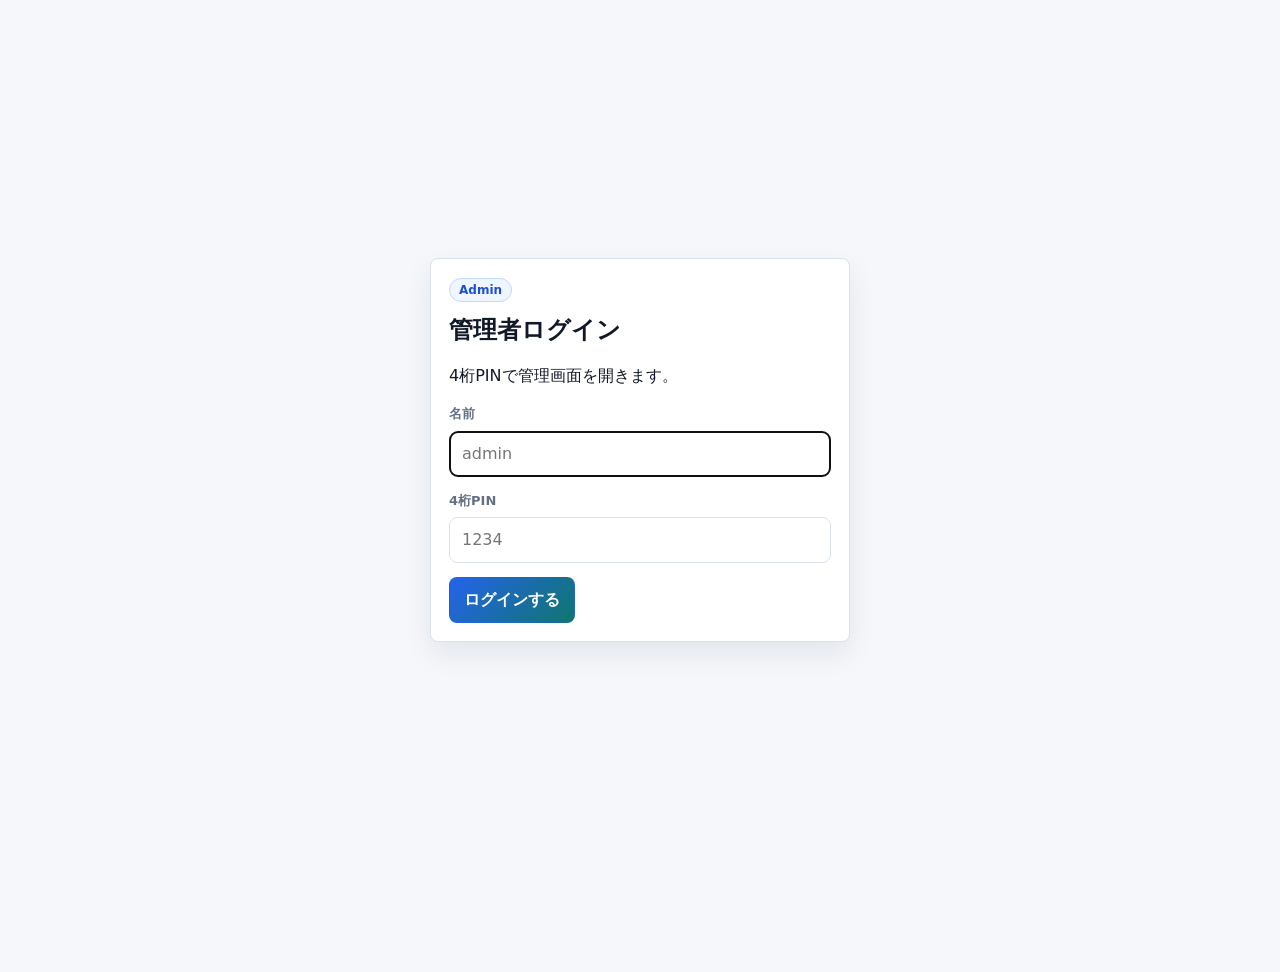
==== commit 964b6cb5: "Add files via upload" ====
--- a/admin.html
+++ b/admin.html
@@ -4,14 +4,14 @@
   <meta charset="utf-8">
   <meta name="viewport" content="width=device-width, initial-scale=1, viewport-fit=cover">
   <title>管理画面 | POMS</title>
-  <link rel="stylesheet" href="styles.css">
+  <link rel="stylesheet" href="styles.css?v=20260603-120">
 </head>
 <body class="page-shell admin-page" data-page="admin">
   <section class="login-stage" id="adminLoginStage">
     <div class="login-card">
-      <span class="eyebrow">Admin Gate</span>
+      <span class="eyebrow">Admin</span>
       <h1>管理者ログイン</h1>
-      <p>管理画面は毎回ログインが必要です。ログイン履歴は管理画面とスプレッドシートに記録されます。</p>
+      <p>4桁PINで管理画面を開きます。</p>
       <label class="field">
         <span>名前</span>
         <input id="adminUsername" autocomplete="username" placeholder="admin">
@@ -43,8 +43,8 @@
     <section class="admin-main">
       <div class="admin-hero">
         <div>
-          <span class="eyebrow">管理画面</span>
-          <h1>現場・人・お金・休みを<br>すぐ確認</h1>
+          <span class="eyebrow">POMS 管理</span>
+          <h1>本日の運用</h1>
         </div>
         <div class="admin-actions">
           <input id="adminSearch" class="admin-search" placeholder="検索: 名前・現場・金額">
@@ -92,9 +92,27 @@
         </div>
 
         <div class="kpi-grid">
-          <div class="kpi"><span>本日稼働中</span><strong id="kpiWorking">0</strong></div>
+          <div class="kpi"><span>本日稼働</span><strong id="kpiWorking">0</strong></div>
           <div class="kpi money"><span>前払い概要</span><strong id="kpiAdvance">¥0</strong></div>
           <div class="kpi good"><span>稼働率</span><strong id="kpiRate">0%</strong></div>
+        </div>
+
+        <div class="ops-command">
+          <div class="ops-command-head">
+            <div>
+              <span class="eyebrow">Today Command</span>
+              <h2>本日の運用状況</h2>
+              <p id="dashboardTodayMeta">スプレッドシートとドライバーURLの最新データを確認します。</p>
+            </div>
+            <span class="sync-pill" id="dashboardSyncText">未取得</span>
+          </div>
+          <div class="ops-metrics">
+            <div><span>本日出勤</span><strong id="opsTodayWorked">0</strong></div>
+            <div><span>稼働中</span><strong id="opsCurrentWorking">0</strong></div>
+            <div><span>退勤済み</span><strong id="opsFinished">0</strong></div>
+            <div><span>未出勤</span><strong id="opsNotStarted">0</strong></div>
+          </div>
+          <div class="list" id="dashboardOpsList"></div>
         </div>
 
         <div class="panel">
@@ -129,7 +147,7 @@
         </div>
 
         <div class="kpi-grid">
-          <div class="kpi"><span>本日稼働中</span><strong id="attendanceTodayKpi">0</strong></div>
+          <div class="kpi"><span>本日出勤</span><strong id="attendanceTodayKpi">0</strong></div>
           <div class="kpi warn"><span>未退勤</span><strong id="attendanceWarningKpi">0</strong></div>
           <div class="kpi money"><span>本日退勤済み</span><strong id="attendanceSalesKpi">0名</strong></div>
           <div class="kpi good"><span>今月代走</span><strong id="attendanceWorkedKpi">0日</strong></div>
@@ -213,7 +231,7 @@
 
         <div class="kpi-grid">
           <div class="kpi money"><span>今月売上</span><strong id="monthlySalesKpi">¥0</strong></div>
-          <div class="kpi good"><span>出勤日数</span><strong id="monthlyWorkedKpi">0日</strong></div>
+          <div class="kpi good"><span>延べ出勤数</span><strong id="monthlyWorkedKpi">0稼働</strong></div>
           <div class="kpi warn"><span>代走日数</span><strong id="monthlyAdvanceKpi">0日</strong></div>
           <div class="kpi"><span>休み希望数</span><strong id="monthlyTransferKpi">0日</strong></div>
         </div>
@@ -315,7 +333,7 @@
   </div>
   <div class="toast" id="toast"></div>
   <div class="loading" id="loading"><div>処理中...</div></div>
-  <script src="config.js"></script>
-  <script src="app.js"></script>
+  <script src="config.js?v=20260603-120"></script>
+  <script src="app.js?v=20260603-120"></script>
 </body>
 </html>
--- a/styles.css
+++ b/styles.css
@@ -1,2372 +1,851 @@
 :root {
-  --bg: #f6f8fb;
+  --bg: #f5f7fb;
   --surface: #ffffff;
-  --surface-soft: #f9fbff;
+  --surface-soft: #f9fafb;
   --text: #111827;
   --muted: #667085;
-  --line: #dce3ec;
+  --line: #d9e1ea;
   --blue: #2563eb;
-  --green: #16a34a;
+  --green: #159447;
+  --teal: #0f766e;
+  --amber: #b45309;
   --red: #dc2626;
-  --amber: #f59e0b;
   --pink: #db2777;
-  --ink: #172033;
-  --shadow: 0 16px 38px rgba(30, 41, 59, .10);
-  --shadow-soft: 0 8px 24px rgba(30, 41, 59, .08);
-  --radius: 8px;
-  --ease: cubic-bezier(.22, 1, .36, 1);
+  --shadow: 0 12px 28px rgba(17, 24, 39, .08);
+  color-scheme: light;
 }
 
-* {
-  box-sizing: border-box;
-  -webkit-tap-highlight-color: transparent;
-}
-
-html,
+* { box-sizing: border-box; }
+html { min-height: 100%; background: var(--bg); }
 body {
+  min-height: 100%;
   margin: 0;
-  min-height: 100%;
-}
-
-body {
+  font-family: system-ui, -apple-system, BlinkMacSystemFont, "Segoe UI", sans-serif;
+  font-size: 16px;
+  line-height: 1.5;
+  letter-spacing: 0;
   color: var(--text);
-  background:
-    radial-gradient(820px 420px at 15% -10%, rgba(37, 99, 235, .13), transparent 56%),
-    radial-gradient(720px 360px at 100% 0%, rgba(22, 163, 74, .10), transparent 52%),
-    linear-gradient(180deg, #fbfcff 0%, var(--bg) 100%);
-  font-family: -apple-system, BlinkMacSystemFont, "SF Pro Display", "Helvetica Neue", Arial, sans-serif;
-}
-
-body::before {
-  content: "";
-  position: fixed;
-  inset: 0;
-  z-index: -1;
-  pointer-events: none;
-  background:
-    linear-gradient(115deg, transparent 0%, rgba(255, 255, 255, .52) 45%, transparent 62%),
-    linear-gradient(180deg, rgba(255, 255, 255, .30), transparent);
-  transform: translateX(-64%);
-  animation: ambientSweep 10s var(--ease) infinite;
-}
-
-button,
-input,
-select,
-textarea {
-  font: inherit;
-}
-
-button,
-a {
-  touch-action: manipulation;
-}
+  background: var(--bg);
+}
+button, input, textarea, select { font: inherit; letter-spacing: 0; }
+button { cursor: pointer; }
+button:disabled { cursor: not-allowed; opacity: .56; }
+.hidden, .advance-preview-hidden { display: none !important; }
 
 .page-shell {
-  padding: max(14px, env(safe-area-inset-top)) 14px max(24px, env(safe-area-inset-bottom));
-}
-
+  width: 100%;
+  min-height: 100vh;
+  padding: env(safe-area-inset-top) 0 env(safe-area-inset-bottom);
+}
 .narrow {
-  width: min(100%, 460px);
+  width: min(100%, 520px);
   margin: 0 auto;
-}
-
-.hero,
-.panel,
-.admin-hero,
-.admin-side,
-.modal-card {
-  border: 1px solid rgba(255, 255, 255, .88);
-  box-shadow: var(--shadow);
-}
-
-.hero {
-  padding: 22px 18px;
-  border-radius: var(--radius);
-  background:
-    linear-gradient(135deg, rgba(255, 255, 255, .92), rgba(255, 255, 255, .72)),
-    linear-gradient(135deg, rgba(37, 99, 235, .08), rgba(22, 163, 74, .08));
-  position: relative;
-  overflow: hidden;
-  animation: rise .45s var(--ease) both, luxuryFloat 7s var(--ease) infinite;
-}
-
-.hero::after,
-.panel::after,
-.admin-hero::after,
-.login-card::after {
-  content: "";
-  position: absolute;
-  inset: 0;
-  pointer-events: none;
-  border-radius: inherit;
-  background: linear-gradient(120deg, transparent 20%, rgba(255, 255, 255, .55) 48%, transparent 74%);
-  transform: translateX(-130%);
-  animation: surfaceGlint 6.8s var(--ease) infinite;
-}
-
-.hero.compact h1 {
-  margin-bottom: 8px;
-}
-
-.hero.money {
-  background:
-    linear-gradient(135deg, rgba(255, 255, 255, .92), rgba(255, 255, 255, .76)),
-    linear-gradient(135deg, rgba(245, 158, 11, .13), rgba(37, 99, 235, .07));
-}
-
-.hero.holiday {
-  background:
-    linear-gradient(135deg, rgba(255, 255, 255, .93), rgba(255, 255, 255, .76)),
-    linear-gradient(135deg, rgba(219, 39, 119, .10), rgba(22, 163, 74, .08));
-}
-
+  padding: 12px;
+}
+.driver-app {
+  padding-bottom: 28px;
+}
+.mobile-topbar {
+  display: flex;
+  align-items: center;
+  gap: 10px;
+  min-height: 52px;
+  margin-bottom: 10px;
+}
+.brand-mark, .avatar {
+  display: grid;
+  place-items: center;
+  flex: 0 0 auto;
+  width: 42px;
+  height: 42px;
+  border-radius: 8px;
+  color: #fff;
+  font-weight: 800;
+  background: linear-gradient(135deg, var(--blue), var(--teal));
+}
+.mobile-topbar strong, .mobile-topbar span { display: block; }
+.mobile-topbar span { color: var(--muted); font-size: 13px; }
 .eyebrow {
   display: inline-flex;
-  min-height: 32px;
-  align-items: center;
-  padding: 0 12px;
-  border-radius: var(--radius);
-  background: #eaf1ff;
-  color: var(--blue);
+  align-items: center;
+  min-height: 24px;
+  padding: 0 9px;
+  border: 1px solid #bfdbfe;
+  border-radius: 999px;
+  color: #1d4ed8;
+  background: #eff6ff;
   font-size: 12px;
-  font-weight: 850;
-}
-
-h1,
-h2,
-p {
-  margin-top: 0;
-}
-
-h1 {
-  margin: 14px 0 0;
-  font-size: 32px;
-  line-height: 1.08;
-  letter-spacing: 0;
-}
-
-h2 {
-  margin-bottom: 14px;
-  font-size: 20px;
-  line-height: 1.2;
-}
-
-p {
+  font-weight: 800;
+}
+.hero, .panel, .advance-preview-profile, .advance-preview-section, .login-card, .modal-card {
+  border: 1px solid var(--line);
+  border-radius: 8px;
+  background: var(--surface);
+  box-shadow: var(--shadow);
+}
+.hero {
+  padding: 18px;
+  margin-bottom: 12px;
+}
+.hero h1 {
+  margin: 10px 0 6px;
+  font-size: 28px;
+  line-height: 1.12;
+}
+.hero p, .panel p, .section-titlebar p {
+  margin: 0;
   color: var(--muted);
-  line-height: 1.7;
-}
-
+}
 .panel {
-  margin-top: 14px;
   padding: 16px;
-  border-radius: var(--radius);
-  background: rgba(255, 255, 255, .90);
-  position: relative;
-  overflow: hidden;
-  animation: rise .55s var(--ease) both;
-}
-
-.demo-guide {
-  margin-top: 12px;
-  padding: 13px 14px;
-  border: 1px solid rgba(22, 163, 74, .18);
-  border-radius: var(--radius);
-  background:
-    linear-gradient(135deg, rgba(255, 255, 255, .95), rgba(249, 251, 255, .92)),
-    #fff;
-  box-shadow: var(--shadow-soft);
-  animation: rise .5s var(--ease) both;
-}
-
-.demo-guide strong,
-.demo-guide span {
+  margin-bottom: 12px;
+}
+.panel h2 {
+  margin: 0 0 12px;
+  font-size: 17px;
+}
+.person-card {
+  display: flex;
+  align-items: center;
+  gap: 12px;
+  min-width: 0;
+}
+.person-card strong, .advance-preview-name {
   display: block;
-}
-
-.demo-guide strong {
-  font-size: 14px;
-  line-height: 1.45;
-}
-
-.demo-guide span {
-  margin-top: 5px;
+  font-size: 17px;
+  overflow-wrap: anywhere;
+}
+.person-card span, .advance-preview-site {
+  display: block;
   color: var(--muted);
   font-size: 13px;
-  line-height: 1.6;
-}
-
-.person-card {
-  display: grid;
-  grid-template-columns: auto minmax(0, 1fr);
-  gap: 12px;
-  align-items: center;
-  padding: 12px;
-  border: 1px solid var(--line);
-  border-radius: var(--radius);
+  overflow-wrap: anywhere;
+}
+.status-strip {
+  display: grid;
+  grid-template-columns: 1fr 1fr;
+  gap: 8px;
+  margin: 14px 0;
+}
+.status-strip > div, .selected-box, .advance-preview-money-row, .advance-preview-selected-line {
+  border: 1px solid var(--line);
+  border-radius: 8px;
   background: var(--surface-soft);
 }
-
-.person-card strong,
-.person-card span {
-  display: block;
-}
-
-.person-card strong {
-  font-size: 18px;
-}
-
-.person-card span {
-  margin-top: 4px;
-  color: var(--muted);
-  font-size: 13px;
-}
-
-.avatar {
-  width: 54px;
-  height: 54px;
-  border-radius: var(--radius);
-  display: grid;
-  place-items: center;
-  background: linear-gradient(135deg, #dbeafe, #dcfce7);
-  color: #1d4ed8;
-  font-size: 20px;
-  font-weight: 900;
-}
-
-.status-strip,
-.summary-card,
-.selected-box {
-  display: grid;
-  grid-template-columns: 1fr 1fr;
-  gap: 10px;
-  margin-top: 14px;
-}
-
-.panel-lite {
-  margin-top: 14px;
-  padding: 14px;
-  border: 1px solid var(--line);
-  border-radius: var(--radius);
-  background: #fff;
-}
-
-.panel-lite > span {
-  display: block;
+.status-strip > div {
+  min-height: 70px;
+  padding: 10px;
+}
+.status-strip span, .selected-box span, .advance-preview-small {
   color: var(--muted);
   font-size: 12px;
-  font-weight: 850;
-  margin-bottom: 10px;
-}
-
-.period-list {
-  display: grid;
-  gap: 8px;
-}
-
-.period-chip {
-  display: flex;
-  justify-content: space-between;
-  gap: 10px;
-  align-items: center;
-  padding: 10px 12px;
-  border-radius: var(--radius);
-  border: 1px solid var(--line);
-  background: var(--surface-soft);
-  font-size: 13px;
-  font-weight: 850;
-}
-
-.period-chip small {
-  color: var(--muted);
-  font-weight: 800;
-}
-
-.money-focus {
-  margin-top: 14px;
-  padding: 18px;
-  border-radius: var(--radius);
-  color: #fff;
-  background:
-    linear-gradient(135deg, rgba(23, 32, 51, .98), rgba(15, 118, 110, .92)),
-    linear-gradient(135deg, rgba(255, 255, 255, .14), transparent);
-  box-shadow: 0 24px 60px rgba(15, 118, 110, .20);
-  position: relative;
-  overflow: hidden;
-}
-
-.money-focus::after {
-  content: "";
-  position: absolute;
-  inset: 0;
-  background: linear-gradient(120deg, transparent 18%, rgba(255,255,255,.22) 48%, transparent 78%);
-  transform: translateX(-125%);
-  animation: surfaceGlint 5.8s var(--ease) infinite;
-}
-
-.money-focus span,
-.money-focus small {
-  display: block;
-  position: relative;
-  z-index: 1;
-}
-
-.money-focus span {
-  font-size: 13px;
-  font-weight: 850;
-  opacity: .78;
-}
-
-.money-focus strong {
-  display: block;
-  position: relative;
-  z-index: 1;
-  margin-top: 6px;
-  font-size: 42px;
-  line-height: 1;
-  letter-spacing: 0;
-}
-
-.money-focus small {
-  margin-top: 8px;
-  opacity: .78;
-  line-height: 1.5;
-}
-
-.money-focus.bump strong {
-  animation: moneyPop .62s var(--ease) both;
-}
-
-.coin-burst {
-  position: absolute;
-  inset: 0;
-  pointer-events: none;
-  z-index: 0;
-}
-
-.coin-burst i {
-  position: absolute;
-  width: 18px;
-  height: 18px;
-  right: 22px;
-  bottom: 18px;
-  border-radius: 999px;
-  background:
-    radial-gradient(circle at 35% 28%, #fff7cc 0 18%, #facc15 28%, #d97706 72%);
-  box-shadow: 0 8px 18px rgba(245, 158, 11, .24);
-  opacity: 0;
-  transform: translateY(20px) scale(.74);
-}
-
-.coin-burst i:nth-child(2) { right: 54px; width: 14px; height: 14px; }
-.coin-burst i:nth-child(3) { right: 82px; width: 20px; height: 20px; }
-.coin-burst i:nth-child(4) { right: 118px; width: 13px; height: 13px; }
-.coin-burst i:nth-child(5) { right: 146px; width: 17px; height: 17px; }
-.coin-burst i:nth-child(6) { right: 176px; width: 12px; height: 12px; }
-
-.coin-burst.play i:nth-child(1) { animation: coinRise1 .9s var(--ease) both; }
-.coin-burst.play i:nth-child(2) { animation: coinRise2 .82s var(--ease) .04s both; }
-.coin-burst.play i:nth-child(3) { animation: coinRise3 .95s var(--ease) .08s both; }
-.coin-burst.play i:nth-child(4) { animation: coinRise2 .78s var(--ease) .12s both; }
-.coin-burst.play i:nth-child(5) { animation: coinRise1 .86s var(--ease) .16s both; }
-.coin-burst.play i:nth-child(6) { animation: coinRise3 .74s var(--ease) .20s both; }
-
-.period-picker {
-  margin-top: 14px;
-  padding: 14px;
-  border-radius: var(--radius);
-  border: 1px solid var(--line);
-  background: #fff;
-}
-
-.period-picker > div:first-child {
-  display: flex;
-  justify-content: space-between;
-  gap: 10px;
-  align-items: center;
-}
-
-.period-picker span {
-  color: var(--muted);
-  font-size: 12px;
-  font-weight: 850;
-}
-
-.period-picker strong {
-  font-size: 14px;
-}
-
-.quick-periods {
-  display: grid;
-  grid-template-columns: repeat(5, 1fr);
-  gap: 8px;
-  margin-top: 12px;
-}
-
-.quick-periods button {
-  min-height: 44px;
-  border: 1px solid var(--line);
-  border-radius: var(--radius);
-  background: var(--surface-soft);
-  color: var(--text);
-  font-weight: 900;
-  cursor: pointer;
-}
-
-.quick-periods button.active {
-  color: #fff;
-  border-color: transparent;
-  background: linear-gradient(135deg, var(--blue), #0f766e);
-  box-shadow: var(--shadow-soft);
-}
-
-.advance-meter {
-  margin-top: 14px;
-  padding: 14px;
-  border: 1px solid var(--line);
-  border-radius: var(--radius);
-  background: #fff;
-}
-
-.meter-top,
-.meter-values {
-  display: flex;
-  justify-content: space-between;
-  gap: 10px;
-}
-
-.meter-top span,
-.meter-values span {
-  color: var(--muted);
-  font-size: 12px;
-  font-weight: 850;
-}
-
-.meter-top strong {
-  font-size: 14px;
-}
-
-.meter-track {
-  height: 10px;
-  margin: 12px 0;
-  border-radius: 999px;
-  background: #e8edf5;
-  overflow: hidden;
-}
-
-.meter-track span {
-  display: block;
-  width: 0%;
-  height: 100%;
-  border-radius: inherit;
-  background: linear-gradient(90deg, var(--green), var(--blue));
-  transition: width .45s var(--ease);
-}
-
-.advance-calendar {
-  margin-top: 14px;
-  padding: 14px;
-  border: 1px solid var(--line);
-  border-radius: var(--radius);
-  background: #fff;
-}
-
-.advance-calendar-top {
-  display: grid;
-  grid-template-columns: 44px minmax(0, 1fr) 44px;
-  gap: 10px;
-  align-items: center;
-}
-
-.advance-calendar-top button {
-  width: 44px;
-  height: 44px;
-  border: 1px solid var(--line);
-  border-radius: var(--radius);
-  background: var(--surface-soft);
-  font-size: 24px;
-  font-weight: 900;
-}
-
-.advance-calendar-top div {
-  text-align: center;
-}
-
-.advance-calendar-top span,
-.calendar-legend span {
-  color: var(--muted);
-  font-size: 12px;
-  font-weight: 850;
-}
-
-.advance-calendar-top strong {
+}
+.status-strip strong {
   display: block;
   margin-top: 4px;
   font-size: 18px;
 }
-
-.calendar-legend {
-  display: flex;
-  flex-wrap: wrap;
-  justify-content: center;
-  gap: 10px;
-  margin-top: 12px;
-}
-
-.calendar-legend span {
-  display: inline-flex;
-  align-items: center;
-  gap: 6px;
-}
-
-.calendar-legend i {
-  width: 10px;
-  height: 10px;
-  border-radius: 999px;
-  display: inline-block;
-}
-
-.legend-worked { background: var(--green); }
-.legend-applied { background: var(--amber); }
-.legend-selected { background: var(--blue); }
-
-.weekday-grid.mini {
-  margin-top: 12px;
-}
-
-.advance-calendar-grid {
-  display: grid;
-  grid-template-columns: repeat(7, minmax(0, 1fr));
-  gap: 6px;
-  margin-top: 8px;
-}
-
-.advance-day,
-.advance-empty {
-  aspect-ratio: 1;
-  min-width: 0;
-  border-radius: var(--radius);
-}
-
-.advance-day {
-  position: relative;
-  border: 1px solid var(--line);
-  background: var(--surface-soft);
-  color: var(--text);
-  font-weight: 900;
-  cursor: pointer;
-  transition: transform .18s var(--ease), box-shadow .18s ease, background .18s ease;
-}
-
-.advance-day:active {
-  transform: scale(.96);
-}
-
-.advance-day.worked {
-  background: #ecfdf3;
-  border-color: rgba(22, 163, 74, .28);
-}
-
-.advance-day.applied {
-  background: #fff7ed;
-  border-color: rgba(245, 158, 11, .35);
-  color: #92400e;
-}
-
-.advance-day.selected {
-  color: #fff;
-  border-color: transparent;
-  background: linear-gradient(135deg, var(--blue), #0f766e);
-  box-shadow: 0 10px 24px rgba(37, 99, 235, .22);
-}
-
-.advance-day.range-edge::after {
-  content: "";
-  position: absolute;
-  inset: 6px;
-  border: 2px solid rgba(255, 255, 255, .72);
-  border-radius: 6px;
-}
-
-.advance-day.applied::before,
-.advance-day.worked::before {
-  content: "";
-  position: absolute;
-  right: 6px;
-  top: 6px;
-  width: 7px;
-  height: 7px;
-  border-radius: 999px;
-}
-
-.advance-day.worked::before { background: var(--green); }
-.advance-day.applied::before { background: var(--amber); }
-
-.status-strip > div,
-.summary-card,
-.selected-box {
+.driver-command-card {
+  display: grid;
+  grid-template-columns: 44px 1fr;
+  gap: 12px;
+  align-items: center;
   padding: 14px;
-  border-radius: var(--radius);
-  border: 1px solid var(--line);
-  background: #fff;
-}
-
-.summary-card,
-.selected-box {
-  display: flex;
-  justify-content: space-between;
-  align-items: center;
-  grid-template-columns: none;
-}
-
-.status-strip span,
-.summary-card span,
-.selected-box span {
-  color: var(--muted);
-  font-size: 12px;
-  font-weight: 800;
-}
-
-.status-strip strong,
-.summary-card strong,
-.selected-box strong {
+  border: 1px solid #bbf7d0;
+  border-radius: 8px;
+  background: #f0fdf4;
+}
+.driver-command-card p { margin-top: 3px; font-size: 13px; }
+.command-status {
+  width: 42px;
+  height: 42px;
+  border-radius: 8px;
+  padding: 9px;
+  background: #dcfce7;
+}
+.command-status span {
   display: block;
-  margin-top: 6px;
-  font-size: 15px;
-}
-
-.driver-command-card {
-  display: grid;
-  grid-template-columns: auto minmax(0, 1fr);
-  gap: 12px;
-  align-items: center;
-  margin-top: 14px;
-  padding: 14px;
-  border: 1px solid rgba(37, 99, 235, .16);
-  border-radius: var(--radius);
-  background:
-    linear-gradient(135deg, rgba(255, 255, 255, .96), rgba(236, 253, 243, .86)),
-    #fff;
-  box-shadow: var(--shadow-soft);
-}
-
-.driver-command-card strong,
-.driver-command-card p {
-  display: block;
-  margin: 0;
-}
-
-.driver-command-card p {
-  margin-top: 4px;
-  font-size: 13px;
-  line-height: 1.55;
-}
-
-.driver-command-card.working {
-  border-color: rgba(245, 158, 11, .30);
-  background:
-    linear-gradient(135deg, rgba(255, 255, 255, .96), rgba(255, 247, 237, .90)),
-    #fff;
-}
-
-.driver-command-card.finished {
-  border-color: rgba(22, 163, 74, .28);
-}
-
-.command-orb {
-  width: 46px;
-  height: 46px;
-  border-radius: var(--radius);
-  display: grid;
-  place-items: center;
-  background: linear-gradient(135deg, var(--blue), #0f766e);
-  box-shadow: 0 14px 32px rgba(37, 99, 235, .18);
-}
-
-.command-orb span {
-  width: 16px;
-  height: 16px;
-  border-radius: 999px;
-  background: #fff;
-  animation: statusPulse 1.8s var(--ease) infinite;
-}
-
+  width: 100%;
+  height: 100%;
+  border-radius: 4px;
+  background: var(--green);
+}
 .field {
-  display: block;
-  margin-top: 14px;
-}
-
+  display: grid;
+  gap: 7px;
+  margin: 14px 0;
+}
 .field span {
-  display: block;
-  margin-bottom: 7px;
   color: var(--muted);
   font-size: 13px;
+  font-weight: 700;
+}
+input, textarea, select {
+  width: 100%;
+  min-height: 46px;
+  border: 1px solid var(--line);
+  border-radius: 8px;
+  padding: 10px 12px;
+  color: var(--text);
+  background: #fff;
+}
+textarea { min-height: 94px; resize: vertical; }
+.button-row, .action-stack, .admin-actions {
+  display: grid;
+  gap: 10px;
+}
+.button {
+  min-height: 46px;
+  border: 1px solid var(--line);
+  border-radius: 8px;
+  padding: 10px 14px;
   font-weight: 800;
-}
-
-input,
-select,
-textarea {
-  width: 100%;
-  min-height: 52px;
-  border: 1px solid var(--line);
-  border-radius: var(--radius);
-  padding: 13px 14px;
-  background: #fff;
   color: var(--text);
-  outline: none;
-}
-
-textarea {
-  min-height: 98px;
-  resize: vertical;
-  line-height: 1.6;
-}
-
-input:focus,
-select:focus,
-textarea:focus {
-  border-color: rgba(37, 99, 235, .60);
-  box-shadow: 0 0 0 4px rgba(37, 99, 235, .10);
-}
-
-.form-grid,
-.button-row {
-  display: grid;
-  grid-template-columns: 1fr 1fr;
-  gap: 10px;
-}
-
-.action-stack {
-  display: grid;
-  gap: 10px;
-  margin-top: 14px;
-}
-
-.button {
-  min-height: 54px;
-  padding: 0 16px;
-  border: 1px solid transparent;
-  border-radius: var(--radius);
-  color: var(--text);
-  background: #fff;
-  font-weight: 850;
-  text-decoration: none;
-  display: inline-flex;
-  align-items: center;
-  justify-content: center;
-  box-shadow: var(--shadow-soft);
-  cursor: pointer;
+  background: #fff;
+}
+.button.primary {
+  border-color: transparent;
+  color: #fff;
+  background: linear-gradient(135deg, var(--blue), var(--teal));
+}
+.button.success {
+  border-color: transparent;
+  color: #fff;
+  background: linear-gradient(135deg, var(--green), #15803d);
+}
+.button.ghost { background: var(--surface-soft); }
+.button.small { min-height: 36px; padding: 7px 10px; font-size: 13px; }
+.swipe-confirm {
   position: relative;
+  min-height: 64px;
   overflow: hidden;
-  transition: transform .18s var(--ease), opacity .18s ease, box-shadow .18s ease, filter .18s ease;
-}
-
-.button::after {
-  content: "";
-  position: absolute;
-  inset: -70% -35%;
-  background: linear-gradient(115deg, transparent 36%, rgba(255, 255, 255, .45) 50%, transparent 64%);
-  transform: translateX(-90%) rotate(8deg);
-  transition: transform .55s var(--ease);
-}
-
-.button:hover {
-  filter: saturate(1.08);
-  box-shadow: 0 18px 42px rgba(30, 41, 59, .14);
-}
-
-.button:hover::after,
-.button:focus-visible::after {
-  transform: translateX(90%) rotate(8deg);
-}
-
-.button:active {
-  transform: scale(.98);
-}
-
-.button:disabled {
-  opacity: .55;
-  cursor: wait;
-}
-
-.button.primary {
-  color: #fff;
-  background: linear-gradient(135deg, var(--blue), #0f766e);
-}
-
-.button.success {
-  color: #fff;
-  background: linear-gradient(135deg, var(--green), #15803d);
-}
-
-.button.ghost {
-  border-color: var(--line);
-  background: rgba(255, 255, 255, .76);
-  box-shadow: none;
-}
-
-.button.small {
-  min-height: 42px;
-  padding: 0 14px;
-  font-size: 13px;
-}
-
-.wide-action {
-  grid-column: 1 / -1;
-}
-
-.swipe-confirm {
-  --swipe-x: 0px;
-  --swipe-progress: 0%;
-  min-height: 64px;
-  position: relative;
-  overflow: hidden;
-  user-select: none;
+  border: 1px solid #bfdbfe;
+  border-radius: 8px;
+  background: #eff6ff;
   touch-action: pan-y;
-  border: 1px solid rgba(37, 99, 235, .18);
-  border-radius: var(--radius);
-  background:
-    linear-gradient(180deg, rgba(255, 255, 255, .98), rgba(249, 251, 255, .94)),
-    #fff;
-  box-shadow: var(--shadow-soft);
-  cursor: grab;
-  isolation: isolate;
-}
-
-.swipe-confirm.primary {
-  border-color: rgba(37, 99, 235, .24);
-}
-
-.swipe-confirm.success {
-  border-color: rgba(22, 163, 74, .28);
-}
-
-.swipe-confirm.dragging {
-  cursor: grabbing;
-}
-
-.swipe-confirm.disabled {
-  opacity: .58;
-  cursor: not-allowed;
-}
-
+}
+.swipe-confirm.success { border-color: #bbf7d0; background: #f0fdf4; }
+.swipe-confirm.disabled { filter: grayscale(.35); }
 .swipe-fill {
   position: absolute;
   inset: 0 auto 0 0;
-  width: var(--swipe-progress);
-  z-index: -1;
-  background: linear-gradient(135deg, rgba(37, 99, 235, .20), rgba(15, 118, 110, .20));
-  transition: width .16s var(--ease);
-}
-
-.swipe-confirm.success .swipe-fill {
-  background: linear-gradient(135deg, rgba(22, 163, 74, .24), rgba(21, 128, 61, .20));
-}
-
+  width: 0;
+  background: rgba(37, 99, 235, .16);
+}
 .swipe-copy {
-  display: block;
-  padding: 12px 76px 12px 18px;
-}
-
-.swipe-copy strong,
-.swipe-copy small {
-  display: block;
-}
-
-.swipe-copy strong {
-  font-size: 16px;
-}
-
-.swipe-copy small {
-  margin-top: 4px;
+  position: absolute;
+  inset: 0 72px 0 16px;
+  display: grid;
+  align-content: center;
+}
+.swipe-copy strong, .swipe-copy small { display: block; }
+.swipe-copy small { color: var(--muted); font-size: 12px; }
+.swipe-thumb {
+  position: absolute;
+  right: 8px;
+  top: 8px;
+  display: grid;
+  place-items: center;
+  width: 48px;
+  height: 48px;
+  border-radius: 8px;
+  color: #fff;
+  font-weight: 900;
+  background: linear-gradient(135deg, var(--blue), var(--teal));
+  transform: translateX(var(--swipe-x, 0));
+}
+.swipe-confirm.success .swipe-thumb { background: linear-gradient(135deg, var(--green), #15803d); }
+.success-panel { text-align: center; }
+.done-mark {
+  display: grid;
+  place-items: center;
+  width: 52px;
+  height: 52px;
+  margin: 0 auto 10px;
+  border-radius: 999px;
+  color: #fff;
+  background: var(--green);
+  font-weight: 900;
+}
+.demo-guide {
+  display: grid;
+  gap: 4px;
+  padding: 12px;
+  margin-bottom: 12px;
+  border: 1px dashed #bfdbfe;
+  border-radius: 8px;
+  background: #eff6ff;
+}
+.demo-guide span { color: var(--muted); font-size: 13px; }
+.calendar-head {
+  display: flex;
+  align-items: center;
+  justify-content: space-between;
+  gap: 12px;
+  margin: 14px 0 10px;
+}
+.calendar-head span { display: block; color: var(--muted); font-size: 13px; }
+.calendar-head b {
+  min-width: 54px;
+  padding: 7px 9px;
+  border-radius: 999px;
+  color: #166534;
+  background: #dcfce7;
+  text-align: center;
+}
+.weekday-grid, .calendar-grid {
+  display: grid;
+  grid-template-columns: repeat(7, minmax(0, 1fr));
+  gap: 6px;
+}
+.weekday-grid {
+  margin-bottom: 6px;
   color: var(--muted);
   font-size: 12px;
-  font-weight: 850;
-}
-
-.swipe-thumb {
-  position: absolute;
-  top: 8px;
-  right: auto;
-  left: 8px;
-  width: 48px;
-  height: 48px;
-  display: grid;
-  place-items: center;
-  border-radius: var(--radius);
-  color: #fff;
-  background: linear-gradient(135deg, var(--blue), #0f766e);
-  box-shadow: 0 12px 26px rgba(37, 99, 235, .22);
-  font-size: 20px;
-  font-weight: 950;
-  transform: translateX(var(--swipe-x));
-  transition: transform .18s var(--ease), filter .18s ease;
-}
-
-.swipe-confirm.success .swipe-thumb {
-  background: linear-gradient(135deg, var(--green), #15803d);
-}
-
-.swipe-confirm:not(.disabled)::after {
-  content: "";
-  position: absolute;
-  inset: 0;
-  pointer-events: none;
-  background: linear-gradient(115deg, transparent 34%, rgba(255, 255, 255, .60) 50%, transparent 66%);
-  transform: translateX(-120%);
-  animation: swipeHint 2.8s var(--ease) infinite;
-}
-
-.swipe-confirm.complete .swipe-thumb {
-  filter: brightness(1.16);
-}
-
-.driver-flow {
-  display: grid;
-  grid-template-columns: auto 1fr auto 1fr auto;
-  align-items: center;
-  gap: 8px;
-  margin-top: 14px;
-}
-
-.flow-step {
-  min-height: 32px;
-  display: inline-flex;
-  align-items: center;
-  justify-content: center;
-  padding: 0 10px;
-  border: 1px solid var(--line);
-  border-radius: var(--radius);
-  background: #fff;
-  color: var(--muted);
-  font-size: 12px;
-  font-weight: 900;
-  white-space: nowrap;
-}
-
-.flow-step.active {
-  color: #fff;
-  border-color: transparent;
-  background: linear-gradient(135deg, var(--blue), #0f766e);
-  box-shadow: var(--shadow-soft);
-}
-
-.flow-line {
-  height: 2px;
-  border-radius: 999px;
-  background: var(--line);
-}
-
-.success-panel {
   text-align: center;
-  position: relative;
-}
-
-.done-mark {
-  width: 72px;
-  height: 72px;
-  margin: 0 auto 14px;
-  display: grid;
-  place-items: center;
-  border-radius: var(--radius);
-  color: #fff;
-  background: linear-gradient(135deg, var(--green), #15803d);
-  font-size: 36px;
-  font-weight: 900;
-  animation: donePop .58s var(--ease) both;
-}
-
-.success-sparkles {
-  position: absolute;
-  inset: 0;
-  pointer-events: none;
-  overflow: hidden;
-  border-radius: inherit;
-}
-
-.success-sparkles i {
-  position: absolute;
-  left: 50%;
-  top: 28px;
-  width: 9px;
-  height: 9px;
-  border-radius: 999px;
-  background: var(--green);
-  opacity: 0;
-}
-
-.success-panel:not(.hidden) .success-sparkles i:nth-child(1) { animation: sparkle1 .82s var(--ease) .05s both; }
-.success-panel:not(.hidden) .success-sparkles i:nth-child(2) { animation: sparkle2 .78s var(--ease) .10s both; }
-.success-panel:not(.hidden) .success-sparkles i:nth-child(3) { animation: sparkle3 .86s var(--ease) .14s both; }
-.success-panel:not(.hidden) .success-sparkles i:nth-child(4) { animation: sparkle4 .74s var(--ease) .18s both; }
-
-.calendar-head {
+}
+.day-button {
+  aspect-ratio: 1 / 1;
+  min-width: 0;
+  border: 1px solid var(--line);
+  border-radius: 8px;
+  background: #fff;
+  font-weight: 800;
+}
+.day-button.selected {
+  border-color: var(--pink);
+  color: #fff;
+  background: linear-gradient(135deg, var(--pink), var(--teal));
+}
+.selected-box {
   display: flex;
   justify-content: space-between;
-  align-items: center;
   gap: 10px;
-  margin-top: 14px;
   padding: 12px;
-  border-radius: var(--radius);
-  background: #fff;
-  border: 1px solid var(--line);
-}
-
-.calendar-head span {
-  display: block;
-  margin-top: 4px;
-  color: var(--muted);
-  font-size: 13px;
-}
-
-.calendar-head b {
-  min-width: 52px;
-  min-height: 38px;
-  display: grid;
-  place-items: center;
-  border-radius: var(--radius);
-  color: #fff;
-  background: linear-gradient(135deg, var(--pink), #0f766e);
-  font-size: 14px;
-}
-
-.weekday-grid,
-.calendar-grid {
-  display: grid;
-  grid-template-columns: repeat(7, minmax(0, 1fr));
-  gap: 6px;
-}
-
-.weekday-grid {
-  margin-top: 12px;
-  color: var(--muted);
-  font-size: 12px;
-  font-weight: 850;
-  text-align: center;
-}
-
-.calendar-grid {
-  margin-top: 8px;
-}
-
-.day-button,
-.day-empty {
-  aspect-ratio: 1;
-  min-width: 0;
-  border-radius: var(--radius);
-}
-
-.day-button {
-  border: 1px solid var(--line);
-  background: #fff;
-  cursor: pointer;
-  font-weight: 850;
-  transition: transform .16s var(--ease), box-shadow .16s ease, background .16s ease;
-}
-
-.day-button:active {
-  transform: scale(.94);
-}
-
-.day-button.selected {
-  color: #fff;
-  background: linear-gradient(135deg, var(--pink), #0f766e);
-  border-color: transparent;
-  box-shadow: 0 10px 24px rgba(219, 39, 119, .16);
-}
-
-.day-button.pop,
-.advance-day.pop {
-  animation: dayPop .34s var(--ease) both;
-}
-
-.bottom-nav {
-  position: fixed;
-  left: 8px;
-  right: 8px;
-  bottom: calc(8px + env(safe-area-inset-bottom));
-  z-index: 20;
-  display: grid;
-  grid-template-columns: repeat(4, 1fr);
-  gap: 6px;
-  padding: 8px;
-  border: 1px solid rgba(255, 255, 255, .90);
-  border-radius: var(--radius);
-  background: rgba(255, 255, 255, .94);
-  box-shadow: var(--shadow);
-}
-
-.bottom-nav a,
-.bottom-nav button {
-  min-height: 52px;
-  border: 0;
-  border-radius: var(--radius);
-  display: grid;
-  place-items: center;
-  color: var(--muted);
-  background: transparent;
-  text-decoration: none;
-  font-size: 13px;
-  font-weight: 850;
-}
-
-.bottom-nav .active {
-  color: var(--text);
-  background: #eef4ff;
-}
-
-.admin-bottom {
-  display: none;
-}
-
+  margin: 12px 0;
+}
 .toast {
   position: fixed;
-  left: 50%;
-  bottom: calc(86px + env(safe-area-inset-bottom));
+  left: 12px;
+  right: 12px;
+  bottom: calc(14px + env(safe-area-inset-bottom));
   z-index: 50;
-  max-width: calc(100vw - 28px);
+  display: none;
+  max-width: 520px;
+  margin: 0 auto;
   padding: 12px 14px;
-  border-radius: var(--radius);
-  color: #fff;
-  background: rgba(17, 24, 39, .94);
-  opacity: 0;
-  transform: translate(-50%, 12px);
-  pointer-events: none;
-  transition: opacity .18s ease, transform .18s var(--ease);
-}
-
-.toast.show {
-  opacity: 1;
-  transform: translate(-50%, 0);
-}
-
-.completion-celebration {
-  position: fixed;
-  inset: 0;
-  z-index: 80;
-  display: grid;
-  place-items: center;
-  pointer-events: none;
-  background:
-    radial-gradient(circle at 50% 46%, rgba(255, 255, 255, .88), rgba(255, 255, 255, .32) 34%, transparent 62%);
-  animation: celebrationIn .18s ease both;
-}
-
-.completion-celebration.leaving {
-  animation: celebrationOut .42s ease both;
-}
-
-.completion-card {
-  width: min(82vw, 340px);
-  min-height: 188px;
-  display: grid;
-  place-items: center;
-  align-content: center;
-  gap: 8px;
-  padding: 24px;
-  border: 1px solid rgba(255, 255, 255, .92);
-  border-radius: var(--radius);
-  color: #fff;
-  background:
-    linear-gradient(135deg, rgba(23, 32, 51, .96), rgba(15, 118, 110, .92));
-  box-shadow: 0 34px 90px rgba(17, 24, 39, .24);
-  position: relative;
-  overflow: hidden;
-  animation: completionCardPop .74s var(--ease) both;
-}
-
-.completion-celebration.blue .completion-card {
-  background: linear-gradient(135deg, var(--blue), #0f766e);
-}
-
-.completion-celebration.gold .completion-card {
-  background: linear-gradient(135deg, #172033, #b45309);
-}
-
-.completion-celebration.pink .completion-card {
-  background: linear-gradient(135deg, var(--pink), #0f766e);
-}
-
-.completion-card::before {
-  content: "";
-  position: absolute;
-  inset: -40%;
-  background: conic-gradient(from 90deg, transparent, rgba(255, 255, 255, .28), transparent, rgba(255, 255, 255, .20), transparent);
-  animation: completionSpin 1.4s linear both;
-}
-
-.completion-card strong,
-.completion-card small,
-.completion-ring {
-  position: relative;
-  z-index: 1;
-}
-
-.completion-card strong {
-  font-size: 32px;
-  line-height: 1.1;
-  font-weight: 950;
-}
-
-.completion-card small {
-  color: rgba(255, 255, 255, .82);
-  font-size: 14px;
-  font-weight: 850;
-  text-align: center;
-  line-height: 1.6;
-}
-
-.completion-ring {
-  width: 72px;
-  height: 72px;
-  border-radius: var(--radius);
-  display: grid;
-  place-items: center;
-  background: rgba(255, 255, 255, .18);
-  box-shadow: inset 0 0 0 1px rgba(255, 255, 255, .22);
-}
-
-.completion-ring::before {
-  content: "✓";
-  width: 52px;
-  height: 52px;
-  display: grid;
-  place-items: center;
-  border-radius: var(--radius);
-  background: #fff;
-  color: var(--green);
-  font-size: 31px;
-  font-weight: 950;
-  animation: completionCheck .54s var(--ease) .12s both;
-}
-
-.completion-burst {
-  position: absolute;
-  inset: 0;
-  overflow: hidden;
-}
-
-.completion-burst i {
-  position: absolute;
-  left: 50%;
-  top: 50%;
-  width: 12px;
-  height: 18px;
-  border-radius: 4px;
-  background: var(--green);
-  opacity: 0;
-  transform: rotate(calc(var(--i) * 20deg)) translateY(0) scale(.72);
-  animation: completionParticle 1.12s var(--ease) calc(var(--i) * .018s) both;
-}
-
-.completion-burst i:nth-child(3n) { background: var(--blue); }
-.completion-burst i:nth-child(3n + 1) { background: var(--amber); }
-.completion-burst i:nth-child(4n) { width: 9px; height: 9px; border-radius: 999px; background: var(--pink); }
-
+  border-radius: 8px;
+  color: #fff;
+  background: #111827;
+  box-shadow: var(--shadow);
+}
+.toast.show { display: block; }
 .loading {
   position: fixed;
   inset: 0;
-  z-index: 40;
+  z-index: 60;
   display: none;
   place-items: center;
-  background: rgba(246, 248, 251, .68);
+  background: rgba(17, 24, 39, .35);
+}
+.loading.active { display: grid; }
+.loading > div {
+  padding: 14px 18px;
+  border-radius: 8px;
+  color: #fff;
+  background: #111827;
 }
 
-.loading.show {
-  display: grid;
-}
-
-.loading div {
-  padding: 16px 20px;
-  border-radius: var(--radius);
+.advance-preview-app { padding-bottom: 210px; }
+.advance-preview-profile, .advance-preview-section {
+  padding: 14px;
+  margin-bottom: 12px;
+}
+.advance-preview-driver {
+  display: grid;
+  grid-template-columns: 42px minmax(0, 1fr) auto;
+  align-items: center;
+  gap: 12px;
+}
+.advance-preview-unit {
+  min-width: 76px;
+  text-align: right;
+}
+.advance-preview-unit span, .advance-preview-unit strong { display: block; }
+.advance-preview-unit span { color: var(--muted); font-size: 12px; }
+.advance-preview-month-row {
+  display: grid;
+  grid-template-columns: 44px 1fr 44px;
+  gap: 8px;
+  align-items: center;
+  margin-bottom: 12px;
+}
+.advance-preview-month-row button {
+  width: 44px;
+  height: 44px;
+  border: 1px solid var(--line);
+  border-radius: 8px;
+  background: #fff;
+  font-size: 24px;
+}
+.advance-preview-month-label { text-align: center; font-weight: 900; }
+.advance-preview-section-head {
+  display: flex;
+  align-items: flex-start;
+  justify-content: space-between;
+  gap: 10px;
+  margin-bottom: 10px;
+}
+.advance-preview-section-head h2 {
+  margin: 0;
+  font-size: 17px;
+}
+.advance-preview-days {
+  display: grid;
+  grid-template-columns: repeat(2, minmax(0, 1fr));
+  gap: 8px;
+}
+.advance-preview-day {
+  display: grid;
+  gap: 2px;
+  min-height: 58px;
+  border: 1px solid var(--line);
+  border-radius: 8px;
+  padding: 9px;
+  text-align: left;
+  background: #fff;
+}
+.advance-preview-day strong, .advance-preview-day span { display: block; }
+.advance-preview-day span { color: var(--muted); font-size: 12px; }
+.advance-preview-day.selected {
+  border-color: var(--blue);
+  background: #eff6ff;
+  box-shadow: inset 0 0 0 1px var(--blue);
+}
+.advance-preview-day.applied {
+  color: #7b8494;
+  background: #eef2f7;
+}
+.advance-preview-empty {
+  grid-column: 1 / -1;
+  min-height: 48px;
+  display: grid;
+  place-items: center;
+  border: 1px dashed var(--line);
+  border-radius: 8px;
+  color: var(--muted);
+  background: var(--surface-soft);
+  text-align: center;
+}
+.advance-date-chips {
+  display: flex;
+  flex-wrap: wrap;
+  gap: 8px;
+}
+.advance-date-chips span, .period-chip {
+  border: 1px solid #bfdbfe;
+  border-radius: 999px;
+  padding: 7px 10px;
+  color: #1d4ed8;
+  background: #eff6ff;
+  font-size: 13px;
+}
+.advance-preview-summary {
+  position: fixed;
+  left: 0;
+  right: 0;
+  bottom: 0;
+  z-index: 20;
+  padding: 10px 12px calc(10px + env(safe-area-inset-bottom));
+  background: rgba(245, 247, 251, .96);
+  border-top: 1px solid var(--line);
+}
+.advance-preview-summary-card {
+  width: min(100%, 520px);
+  margin: 0 auto;
+  border: 1px solid var(--line);
+  border-radius: 8px;
+  padding: 12px;
   background: #fff;
   box-shadow: var(--shadow);
-  font-weight: 850;
-  display: inline-flex;
-  align-items: center;
+}
+.advance-preview-selected-line,
+.advance-preview-money-row,
+.advance-preview-fee-detail > div {
+  display: flex;
+  align-items: center;
+  justify-content: space-between;
   gap: 10px;
-}
-
-.loading div::before {
-  content: "";
-  width: 16px;
-  height: 16px;
+  min-height: 38px;
+  padding: 8px 10px;
+}
+.advance-preview-selected-line { margin-bottom: 8px; }
+.advance-preview-selected-count {
   border-radius: 999px;
-  border: 2px solid rgba(37, 99, 235, .20);
-  border-top-color: var(--blue);
-  animation: spin .72s linear infinite;
-}
-
-.hidden {
-  display: none !important;
-}
-
-.admin-page {
-  padding-bottom: 24px;
+  padding: 7px 9px;
+  color: #166534;
+  background: #dcfce7;
+  font-weight: 900;
+}
+.advance-preview-fee-detail {
+  border: 1px solid var(--line);
+  border-radius: 8px;
+  overflow: hidden;
+  margin: 6px 0;
+}
+.advance-preview-fee-detail > div {
+  border: 0;
+  border-radius: 0;
+  background: var(--surface-soft);
+}
+.advance-preview-fee-detail > div + div { border-top: 1px solid var(--line); }
+.advance-preview-transfer-row strong {
+  color: var(--teal);
+  font-size: 24px;
+}
+.advance-preview-summary-card > small {
+  display: block;
+  margin: 6px 0 10px;
+  color: var(--muted);
 }
 
 .login-stage {
-  min-height: calc(100vh - 48px);
+  min-height: 100vh;
   display: grid;
   place-items: center;
-}
-
+  padding: 16px;
+}
 .login-card {
-  width: min(100%, 440px);
-  position: relative;
-  overflow: hidden;
-  padding: 22px;
-  border: 1px solid rgba(255, 255, 255, .88);
-  border-radius: var(--radius);
-  background:
-    linear-gradient(135deg, rgba(255, 255, 255, .95), rgba(255, 255, 255, .72)),
-    linear-gradient(135deg, rgba(23, 32, 51, .08), rgba(37, 99, 235, .09));
-  box-shadow: 0 28px 80px rgba(17, 24, 39, .16);
-  animation: rise .48s var(--ease) both, luxuryFloat 8s var(--ease) infinite;
-}
-
-.login-card h1 {
-  margin-bottom: 8px;
-}
-
+  width: min(100%, 420px);
+  padding: 18px;
+}
+.login-card h1 { margin: 10px 0 6px; font-size: 24px; }
+.admin-page { padding-bottom: 72px; }
 .admin-layout {
-  max-width: 1480px;
-  margin: 0 auto;
-  display: grid;
-  grid-template-columns: 268px minmax(0, 1fr);
-  gap: 18px;
-}
-
+  display: grid;
+  grid-template-columns: 244px minmax(0, 1fr);
+  min-height: 100vh;
+}
 .admin-side {
   position: sticky;
-  top: 14px;
-  min-height: calc(100vh - 28px);
+  top: 0;
+  height: 100vh;
   padding: 14px;
-  border-radius: var(--radius);
-  background:
-    linear-gradient(180deg, rgba(255, 255, 255, .94), rgba(249, 251, 255, .88)),
-    #fff;
-  backdrop-filter: blur(16px);
-}
-
+  border-right: 1px solid var(--line);
+  background: #fff;
+}
 .brand-box {
-  display: grid;
-  grid-template-columns: auto 1fr;
+  display: flex;
+  align-items: center;
   gap: 10px;
-  align-items: center;
+  margin-bottom: 14px;
+}
+.brand-box > span {
+  display: grid;
+  place-items: center;
+  width: 42px;
+  height: 42px;
+  border-radius: 8px;
+  color: #fff;
+  background: linear-gradient(135deg, var(--blue), var(--teal));
+  font-weight: 900;
+}
+.brand-box strong, .brand-box small { display: block; }
+.brand-box small { color: var(--muted); }
+.side-link {
+  width: 100%;
+  display: grid;
+  gap: 2px;
+  min-height: 56px;
+  margin-bottom: 6px;
+  border: 1px solid transparent;
+  border-radius: 8px;
+  padding: 9px 10px;
+  text-align: left;
+  background: transparent;
+}
+.side-link small { color: var(--muted); }
+.side-link.active {
+  border-color: #bfdbfe;
+  background: #eff6ff;
+  color: #1d4ed8;
+}
+.admin-main {
+  min-width: 0;
+  padding: 16px 16px 90px;
+}
+.admin-hero {
+  display: grid;
+  grid-template-columns: 1fr;
+  gap: 12px;
+  margin-bottom: 12px;
+  padding: 14px;
+  border: 1px solid var(--line);
+  border-radius: 8px;
+  background: #fff;
+}
+.admin-hero h1 { margin: 8px 0 0; font-size: 24px; }
+.admin-actions {
+  grid-template-columns: 1fr;
+}
+.admin-actions input, .admin-actions button { min-width: 0; }
+.admin-section { display: none; }
+.admin-section.active { display: block; }
+.section-titlebar {
+  display: flex;
+  align-items: flex-start;
+  justify-content: space-between;
+  gap: 12px;
+  margin: 8px 0 12px;
+}
+.section-titlebar h2 { margin: 8px 0 4px; font-size: 20px; }
+.section-badge, .tag {
+  display: inline-flex;
+  align-items: center;
+  min-height: 26px;
+  padding: 0 9px;
+  border-radius: 999px;
+  background: #eef4ff;
+  color: #1d4ed8;
+  font-size: 12px;
+  font-weight: 800;
+}
+.tag.good { background: #dcfce7; color: #166534; }
+.tag.warn { background: #fef3c7; color: #92400e; }
+.tag.bad { background: #fee2e2; color: #991b1b; }
+.executive-strip, .kpi-grid, .admin-grid {
+  display: grid;
+  gap: 10px;
+  margin-bottom: 12px;
+}
+.executive-strip { grid-template-columns: repeat(3, minmax(0, 1fr)); }
+.kpi-grid { grid-template-columns: repeat(4, minmax(0, 1fr)); }
+.admin-grid { grid-template-columns: repeat(2, minmax(0, 1fr)); }
+.executive-card, .kpi, .ops-command, .item {
+  border: 1px solid var(--line);
+  border-radius: 8px;
   padding: 12px;
-  border-radius: var(--radius);
-  background: var(--ink);
-  color: #fff;
-}
-
-.brand-box span {
-  width: 44px;
-  height: 44px;
-  display: grid;
-  place-items: center;
-  border-radius: var(--radius);
-  background: rgba(255, 255, 255, .14);
-  font-size: 20px;
-  font-weight: 950;
-}
-
-.brand-box small {
+  background: #fff;
+}
+.executive-card strong, .kpi strong {
   display: block;
   margin-top: 4px;
-  opacity: .72;
-}
-
-.side-link {
-  width: 100%;
-  min-height: 56px;
-  margin-top: 8px;
-  border: 1px solid var(--line);
-  border-radius: var(--radius);
-  background:
-    linear-gradient(180deg, #fff, #f9fbff);
-  text-align: left;
-  padding: 0 12px;
-  font-weight: 850;
-  cursor: pointer;
-  transition: transform .18s var(--ease), border-color .18s ease, background .18s ease;
-}
-
-.side-link span,
-.side-link small {
-  display: block;
-}
-
-.side-link span {
-  font-size: 14px;
-}
-
-.side-link small {
-  margin-top: 3px;
+  font-size: 22px;
+}
+.executive-card span, .executive-card small, .kpi span, .item p {
   color: var(--muted);
-  font-size: 11px;
+  font-size: 13px;
+}
+.ops-command { margin-bottom: 12px; }
+.ops-command-head {
+  display: flex;
+  justify-content: space-between;
+  gap: 12px;
+  margin-bottom: 10px;
+}
+.ops-command-head h2 { margin: 8px 0 4px; font-size: 20px; }
+.sync-pill {
+  white-space: nowrap;
+  height: 28px;
+  padding: 4px 9px;
+  border-radius: 999px;
+  color: #166534;
+  background: #dcfce7;
+  font-size: 12px;
   font-weight: 800;
 }
-
-.side-link:hover {
-  transform: translateX(2px);
-  border-color: rgba(37, 99, 235, .22);
-}
-
-.side-link.active {
-  color: #fff;
-  border-color: transparent;
-  background: linear-gradient(135deg, var(--blue), #0f766e);
-}
-
-.side-link.active small {
-  color: rgba(255, 255, 255, .74);
-}
-
-.admin-main {
-  min-width: 0;
-}
-
-.admin-hero {
-  position: sticky;
-  top: 14px;
-  z-index: 12;
-  display: flex;
+.ops-metrics {
+  display: grid;
+  grid-template-columns: repeat(4, minmax(0, 1fr));
+  gap: 8px;
+  margin-bottom: 10px;
+}
+.ops-metrics > div {
+  border: 1px solid var(--line);
+  border-radius: 8px;
+  padding: 9px;
+  background: var(--surface-soft);
+}
+.ops-metrics span { color: var(--muted); font-size: 12px; }
+.ops-metrics strong { display: block; font-size: 20px; }
+.list, .rank-list {
+  display: grid;
+  gap: 8px;
+}
+.item-top {
+  display: flex;
+  align-items: flex-start;
   justify-content: space-between;
-  gap: 14px;
-  align-items: center;
-  padding: 18px;
-  border-radius: var(--radius);
-  background:
-    linear-gradient(135deg, rgba(255, 255, 255, .96), rgba(249, 251, 255, .90)),
-    #fff;
-  backdrop-filter: blur(18px);
-  overflow: hidden;
-  animation: rise .48s var(--ease) both;
-}
-
-.admin-hero h1 {
-  font-size: 34px;
-}
-
-.admin-main .panel {
-  background:
-    linear-gradient(180deg, rgba(255, 255, 255, .96), rgba(255, 255, 255, .90)),
-    var(--surface);
-  box-shadow: 0 14px 34px rgba(30, 41, 59, .075);
-}
-
-.admin-main .panel h2 {
-  margin-bottom: 12px;
-  padding-bottom: 10px;
-  border-bottom: 1px solid rgba(220, 227, 236, .86);
-  font-size: 18px;
-}
-
-.admin-actions {
+  gap: 10px;
+}
+.item strong { overflow-wrap: anywhere; }
+.item p { margin: 3px 0 0; overflow-wrap: anywhere; }
+.item-actions {
   display: flex;
   flex-wrap: wrap;
   gap: 8px;
-  justify-content: flex-end;
-  align-items: center;
-}
-
-.admin-actions input {
-  width: auto;
-  min-width: 150px;
-}
-
-.admin-search {
-  min-width: 220px;
-}
-
-.admin-section {
-  display: none;
-}
-
-.admin-section.active {
-  display: block;
-  animation: rise .32s var(--ease) both;
-}
-
-.section-titlebar {
-  display: flex;
-  justify-content: space-between;
-  gap: 16px;
-  align-items: flex-end;
-  margin-top: 14px;
-  padding: 18px;
-  border: 1px solid rgba(220, 227, 236, .86);
-  border-radius: var(--radius);
-  background:
-    linear-gradient(135deg, rgba(255, 255, 255, .96), rgba(248, 251, 255, .90)),
-    #fff;
-  box-shadow: 0 14px 34px rgba(30, 41, 59, .065);
-}
-
-.section-titlebar h2 {
-  margin: 12px 0 0;
-  padding: 0;
-  border: 0;
-  font-size: 26px;
-  line-height: 1.18;
-}
-
-.section-titlebar p {
-  margin: 8px 0 0;
-  font-size: 14px;
-}
-
-.section-badge {
-  display: inline-flex;
-  min-height: 34px;
-  align-items: center;
-  white-space: nowrap;
-  padding: 0 12px;
-  border-radius: var(--radius);
-  color: #0f766e;
-  background: #ecfdf5;
-  font-size: 12px;
-  font-weight: 900;
-}
-
-.demo-ribbon {
-  display: flex;
-  justify-content: space-between;
-  gap: 12px;
-  align-items: center;
-  margin-top: 12px;
-  padding: 13px 14px;
-  border: 1px solid rgba(37, 99, 235, .16);
-  border-radius: var(--radius);
-  background:
-    linear-gradient(135deg, rgba(234, 241, 255, .92), rgba(236, 253, 245, .88)),
-    #fff;
-  box-shadow: var(--shadow-soft);
-}
-
-.demo-ribbon strong,
-.demo-ribbon span {
-  display: block;
-}
-
-.demo-ribbon strong {
-  font-size: 14px;
-}
-
-.demo-ribbon span {
-  margin-top: 4px;
-  color: var(--muted);
-  font-size: 13px;
-  line-height: 1.55;
-}
-
-.kpi-grid,
-.admin-grid,
-.history-grid {
-  display: grid;
-  gap: 12px;
-}
-
-.executive-strip {
-  display: grid;
-  grid-template-columns: 1.35fr 1fr 1fr;
-  gap: 12px;
-  margin-top: 14px;
-}
-
-.executive-card {
-  position: relative;
-  overflow: hidden;
-  padding: 18px;
-  min-height: 126px;
-  border-radius: var(--radius);
-  color: #fff;
-  border: 1px solid rgba(255, 255, 255, .70);
-  box-shadow: 0 24px 58px rgba(17, 24, 39, .12);
-  isolation: isolate;
-}
-
-.executive-card::after {
-  content: "";
-  position: absolute;
-  inset: 0;
-  background: linear-gradient(120deg, transparent 20%, rgba(255,255,255,.22) 48%, transparent 74%);
-  transform: translateX(-130%);
-  animation: surfaceGlint 7s var(--ease) infinite;
-}
-
-.executive-card.sales {
-  background: linear-gradient(135deg, #172033, #0f766e);
-}
-
-.executive-card.advance {
-  background: linear-gradient(135deg, #1d4ed8, #0f766e);
-}
-
-.executive-card.transfer {
-  background: linear-gradient(135deg, #111827, #b45309);
-}
-
-.executive-card span,
-.executive-card strong,
-.executive-card small {
-  position: relative;
-  z-index: 1;
-  display: block;
-}
-
-.executive-card span {
-  font-size: 13px;
-  font-weight: 850;
-  opacity: .78;
-}
-
-.executive-card strong {
-  margin-top: 8px;
-  font-size: clamp(28px, 3vw, 38px);
-  line-height: 1;
-}
-
-.executive-card small {
   margin-top: 10px;
-  opacity: .78;
-  line-height: 1.5;
-}
-
-.kpi-grid {
-  grid-template-columns: repeat(auto-fit, minmax(190px, 1fr));
-  margin-top: 14px;
-}
-
-.kpi {
-  padding: 16px;
-  border-radius: var(--radius);
-  background:
-    linear-gradient(180deg, #fff, #f9fbff);
-  border: 1px solid var(--line);
-  box-shadow: var(--shadow-soft);
-}
-
-.kpi span {
-  color: var(--muted);
-  font-size: 13px;
-  font-weight: 850;
-}
-
-.kpi strong {
-  display: block;
-  margin-top: 8px;
-  font-size: 30px;
-}
-
-.kpi.warn strong { color: var(--amber); }
-.kpi.money strong { color: var(--blue); }
-.kpi.good strong { color: var(--green); }
-
-.admin-grid {
-  grid-template-columns: 1fr 1fr;
-}
-
-.list {
-  display: grid;
-  gap: 10px;
-}
-
-.search-hidden {
-  display: none !important;
-}
-
+}
 .data-table {
-  overflow: hidden;
-  border: 1px solid rgba(220, 227, 236, .92);
-  border-radius: var(--radius);
-  background: #fff;
-  box-shadow: 0 10px 26px rgba(30, 41, 59, .045);
-}
-
-.data-head,
-.data-row {
+  display: grid;
+  gap: 6px;
+  overflow-x: auto;
+}
+.data-head, .data-row {
   display: grid;
   grid-template-columns: var(--cols);
-  gap: 10px;
-  align-items: center;
-}
-
+  gap: 8px;
+  min-width: 720px;
+  align-items: center;
+}
 .data-head {
-  min-height: 42px;
-  padding: 0 12px;
-  color: var(--muted);
-  background:
-    linear-gradient(180deg, #f8fbff, #eef4ff);
-  border-bottom: 1px solid var(--line);
-  font-size: 12px;
-  font-weight: 900;
-}
-
-.data-row {
-  min-height: 66px;
-  padding: 11px 12px;
-  border-bottom: 1px solid rgba(220, 227, 236, .74);
-  background:
-    linear-gradient(180deg, #fff, #fbfdff);
-  transition: background .18s ease, transform .18s var(--ease), box-shadow .18s ease;
-}
-
-.data-row:last-child {
-  border-bottom: 0;
-}
-
-.data-row:hover {
-  position: relative;
-  z-index: 1;
-  background: #f8fbff;
-  box-shadow: 0 10px 24px rgba(30, 41, 59, .06);
-}
-
-.data-cell {
-  min-width: 0;
-}
-
-.data-cell strong,
-.data-cell span {
-  display: block;
-  min-width: 0;
-  overflow: hidden;
-  text-overflow: ellipsis;
-  white-space: nowrap;
-}
-
-.data-cell strong {
-  font-size: 14px;
-  line-height: 1.35;
-}
-
-.data-cell span {
-  margin-top: 3px;
-  color: var(--muted);
-  font-size: 12px;
-  font-weight: 760;
-}
-
-.data-cell.primary strong {
-  font-size: 15px;
-  font-weight: 950;
-}
-
-.data-cell.good-text strong {
-  color: var(--green);
-}
-
-.data-cell.warn-text strong {
-  color: #b45309;
-}
-
-.data-actions {
-  display: flex;
-  flex-wrap: wrap;
-  gap: 6px;
-  justify-content: flex-end;
-}
-
-.month-jump-list,
-.quick-actions-grid {
-  display: grid;
-  gap: 10px;
-}
-
-.month-jump-list {
-  grid-template-columns: repeat(auto-fit, minmax(122px, 1fr));
-}
-
-.month-chip,
-.action-tile {
-  border: 1px solid rgba(220, 227, 236, .96);
-  border-radius: var(--radius);
-  background:
-    linear-gradient(180deg, #fff, #f9fbff);
-  box-shadow: 0 8px 22px rgba(30, 41, 59, .045);
-  cursor: pointer;
-  transition: transform .18s var(--ease), border-color .18s ease, box-shadow .18s ease;
-}
-
-.month-chip:hover,
-.action-tile:hover {
-  transform: translateY(-1px);
-  border-color: rgba(37, 99, 235, .24);
-  box-shadow: 0 12px 28px rgba(30, 41, 59, .08);
-}
-
-.month-chip {
-  min-height: 46px;
-  padding: 0 12px;
-  color: var(--text);
-  font-weight: 900;
-}
-
-.month-chip.active {
-  color: #fff;
-  border-color: transparent;
-  background: linear-gradient(135deg, var(--blue), #0f766e);
-}
-
-.quick-actions-grid {
-  grid-template-columns: repeat(auto-fit, minmax(170px, 1fr));
-}
-
-.action-tile {
-  min-height: 92px;
-  padding: 14px;
-  text-align: left;
-  color: var(--text);
-}
-
-.action-tile strong,
-.action-tile span {
-  display: block;
-}
-
-.action-tile strong {
-  font-size: 15px;
-}
-
-.action-tile span {
-  margin-top: 6px;
-  color: var(--muted);
-  font-size: 12px;
-  line-height: 1.45;
-}
-
-.rank-list {
-  display: grid;
-  gap: 10px;
-}
-
-.rank-row {
-  display: grid;
-  grid-template-columns: 38px minmax(0, 1fr) auto;
-  gap: 10px;
-  align-items: center;
-  padding: 12px;
-  border: 1px solid rgba(220, 227, 236, .90);
-  border-radius: var(--radius);
-  background:
-    linear-gradient(180deg, #fff, #f9fbff);
-  box-shadow: 0 8px 22px rgba(30, 41, 59, .05);
-  transition: transform .18s var(--ease), border-color .18s ease, box-shadow .18s ease;
-}
-
-.rank-row:hover {
-  transform: translateY(-1px);
-  border-color: rgba(37, 99, 235, .24);
-  box-shadow: 0 12px 28px rgba(30, 41, 59, .08);
-}
-
-.rank-badge {
-  width: 38px;
-  height: 38px;
-  display: grid;
-  place-items: center;
-  border-radius: var(--radius);
-  color: #fff;
-  background: linear-gradient(135deg, var(--blue), #0f766e);
-  font-weight: 950;
-}
-
-.rank-main strong,
-.rank-main span {
-  display: block;
-}
-
-.rank-main span {
-  margin-top: 4px;
-  color: var(--muted);
+  padding: 8px;
+  border-radius: 8px;
+  background: #111827;
+  color: #fff;
   font-size: 12px;
   font-weight: 800;
 }
-
-.rank-money {
-  font-size: 16px;
-  font-weight: 950;
-  text-align: right;
-}
-
-.alert-item {
-  border-left: 4px solid var(--amber);
-}
-
-.alert-item.good {
-  border-left-color: var(--green);
-}
-
-.alert-item.danger {
-  border-left-color: var(--red);
-}
-
-.item {
-  padding: 14px;
-  border-radius: var(--radius);
-  border: 1px solid rgba(220, 227, 236, .90);
-  background:
-    linear-gradient(180deg, #fff, #f9fbff);
-  box-shadow: 0 8px 22px rgba(30, 41, 59, .045);
-  transition: transform .18s var(--ease), border-color .18s ease, box-shadow .18s ease;
-}
-
-.item:hover {
-  transform: translateY(-1px);
-  border-color: rgba(37, 99, 235, .22);
-  box-shadow: 0 12px 28px rgba(30, 41, 59, .075);
-}
-
-.item-top {
+.data-row {
+  padding: 8px;
+  border: 1px solid var(--line);
+  border-radius: 8px;
+  background: #fff;
+}
+.data-cell strong, .data-cell span { display: block; }
+.data-cell span { color: var(--muted); font-size: 12px; }
+.quick-actions-grid {
+  display: grid;
+  grid-template-columns: repeat(4, minmax(0, 1fr));
+  gap: 8px;
+}
+.action-tile {
+  min-height: 74px;
+  border: 1px solid var(--line);
+  border-radius: 8px;
+  padding: 10px;
+  text-align: left;
+  background: var(--surface-soft);
+}
+.action-tile strong, .action-tile span { display: block; }
+.action-tile span { color: var(--muted); font-size: 12px; }
+.panel-top {
   display: flex;
   justify-content: space-between;
   gap: 10px;
-  align-items: flex-start;
-}
-
-.item-top > div:first-child {
-  min-width: 0;
-}
-
-.item strong {
-  font-size: 16px;
-  line-height: 1.35;
-}
-
-.item p {
-  margin: 6px 0 0;
-  font-size: 13px;
-  word-break: break-word;
-}
-
-.item-actions {
-  display: flex;
-  flex-wrap: wrap;
-  gap: 8px;
-  margin-top: 12px;
-}
-
-.tag {
-  display: inline-flex;
-  min-height: 30px;
-  align-items: center;
-  padding: 0 10px;
-  border-radius: var(--radius);
-  background: #eef4ff;
-  color: var(--blue);
+  align-items: center;
+  margin-bottom: 10px;
+}
+.tab-row { display: flex; gap: 6px; }
+.tab {
+  min-height: 36px;
+  border: 1px solid var(--line);
+  border-radius: 8px;
+  padding: 6px 10px;
+  background: #fff;
+}
+.tab.active { color: #fff; border-color: transparent; background: var(--teal); }
+.bottom-nav {
+  position: fixed;
+  left: 0;
+  right: 0;
+  bottom: 0;
+  z-index: 30;
+  display: grid;
+  grid-template-columns: repeat(5, 1fr);
+  gap: 4px;
+  padding: 8px 8px calc(8px + env(safe-area-inset-bottom));
+  border-top: 1px solid var(--line);
+  background: rgba(255, 255, 255, .96);
+}
+.bottom-nav button {
+  min-height: 42px;
+  border: 0;
+  border-radius: 8px;
+  background: transparent;
   font-size: 12px;
-  font-weight: 850;
-}
-
-.tag.warn {
-  color: #92400e;
-  background: #fef3c7;
-}
-
-.tag.good {
-  color: #166534;
-  background: #dcfce7;
-}
-
-.panel-top,
-.tab-row {
-  display: flex;
-  justify-content: space-between;
-  gap: 10px;
-  align-items: center;
-}
-
-.panel-top {
-  margin-bottom: 12px;
-}
-
-.admin-main .panel-top h2 {
-  margin: 0;
-  padding-bottom: 0;
-  border-bottom: 0;
-}
-
-.tab-row {
-  justify-content: flex-start;
-  margin-bottom: 12px;
-}
-
-.panel-top .tab-row {
-  margin-bottom: 0;
-}
-
-.tab {
-  min-height: 42px;
-  padding: 0 14px;
-  border: 1px solid var(--line);
-  border-radius: var(--radius);
-  background: #fff;
-  font-weight: 850;
-}
-
-.tab.active {
-  color: #fff;
-  background: var(--ink);
-}
-
+  font-weight: 800;
+}
+.bottom-nav button.active {
+  color: #1d4ed8;
+  background: #eff6ff;
+}
 .modal {
   position: fixed;
   inset: 0;
-  z-index: 60;
+  z-index: 70;
   display: grid;
   place-items: end center;
-  padding: 14px;
-  background: rgba(17, 24, 39, .32);
-}
-
+  padding: 12px;
+  background: rgba(17, 24, 39, .38);
+}
 .modal-card {
-  width: min(100%, 560px);
-  max-height: 86vh;
+  position: relative;
+  width: min(100%, 680px);
+  max-height: 88vh;
   overflow: auto;
-  position: relative;
-  padding: 18px;
-  border-radius: var(--radius);
-  background: #fff;
-}
-
-.modal-note {
-  padding: 12px;
-  border: 1px solid var(--line);
-  border-radius: var(--radius);
-  background: var(--surface-soft);
-}
-
-.modal-note strong,
-.modal-note p {
-  display: block;
-}
-
-.modal-note p {
-  margin: 6px 0 0;
-  font-size: 13px;
-}
-
-.bulk-shift-list {
-  display: grid;
-  gap: 10px;
-  margin-top: 12px;
-}
-
-.bulk-row {
-  margin-top: 0;
-}
-
+  padding: 16px;
+}
 .modal-close {
   position: absolute;
+  top: 10px;
   right: 10px;
-  top: 10px;
-  width: 40px;
-  height: 40px;
-  border: 1px solid var(--line);
-  border-radius: var(--radius);
+  width: 38px;
+  height: 38px;
+  border: 1px solid var(--line);
+  border-radius: 8px;
   background: #fff;
   font-size: 22px;
 }
+.demo-ribbon {
+  display: flex;
+  justify-content: space-between;
+  gap: 12px;
+  margin-bottom: 12px;
+  padding: 12px;
+  border: 1px dashed #bfdbfe;
+  border-radius: 8px;
+  background: #eff6ff;
+}
+.demo-ribbon span:not(.tag) { color: var(--muted); font-size: 13px; }
 
-@keyframes rise {
-  from { opacity: 0; transform: translateY(12px); }
-  to { opacity: 1; transform: translateY(0); }
-}
-
-@keyframes luxuryFloat {
-  0%, 100% { transform: translateY(0); }
-  50% { transform: translateY(-3px); }
-}
-
-@keyframes surfaceGlint {
-  0%, 52% { transform: translateX(-130%); }
-  78%, 100% { transform: translateX(130%); }
-}
-
-@keyframes ambientSweep {
-  0%, 35% { transform: translateX(-64%); opacity: .42; }
-  70%, 100% { transform: translateX(64%); opacity: .18; }
-}
-
-@keyframes moneyPop {
-  0% { transform: scale(.96); filter: brightness(1); }
-  42% { transform: scale(1.055); filter: brightness(1.18); }
-  100% { transform: scale(1); filter: brightness(1); }
-}
-
-@keyframes statusPulse {
-  0%, 100% { transform: scale(.84); opacity: .72; }
-  50% { transform: scale(1.08); opacity: 1; }
-}
-
-@keyframes swipeHint {
-  0%, 42% { transform: translateX(-120%); opacity: 0; }
-  58% { opacity: .78; }
-  84%, 100% { transform: translateX(120%); opacity: 0; }
-}
-
-@keyframes donePop {
-  0% { transform: scale(.84); opacity: 0; }
-  56% { transform: scale(1.08); opacity: 1; }
-  100% { transform: scale(1); opacity: 1; }
-}
-
-@keyframes sparkle1 {
-  0% { opacity: 0; transform: translate(0, 0) scale(.6); }
-  25% { opacity: 1; }
-  100% { opacity: 0; transform: translate(-118px, 18px) scale(1.05); }
-}
-
-@keyframes sparkle2 {
-  0% { opacity: 0; transform: translate(0, 0) scale(.6); }
-  25% { opacity: 1; }
-  100% { opacity: 0; transform: translate(116px, 26px) scale(.92); }
-}
-
-@keyframes sparkle3 {
-  0% { opacity: 0; transform: translate(0, 0) scale(.6); }
-  25% { opacity: 1; }
-  100% { opacity: 0; transform: translate(-78px, -18px) scale(1.12); }
-}
-
-@keyframes sparkle4 {
-  0% { opacity: 0; transform: translate(0, 0) scale(.6); }
-  25% { opacity: 1; }
-  100% { opacity: 0; transform: translate(86px, -14px) scale(.88); }
-}
-
-@keyframes dayPop {
-  0% { transform: scale(.9); }
-  62% { transform: scale(1.08); }
-  100% { transform: scale(1); }
-}
-
-@keyframes spin {
-  to { transform: rotate(360deg); }
-}
-
-@keyframes celebrationIn {
-  from { opacity: 0; }
-  to { opacity: 1; }
-}
-
-@keyframes celebrationOut {
-  from { opacity: 1; }
-  to { opacity: 0; }
-}
-
-@keyframes completionCardPop {
-  0% { opacity: 0; transform: translateY(18px) scale(.86); }
-  48% { opacity: 1; transform: translateY(-4px) scale(1.04); }
-  100% { opacity: 1; transform: translateY(0) scale(1); }
-}
-
-@keyframes completionSpin {
-  to { transform: rotate(1turn); }
-}
-
-@keyframes completionCheck {
-  0% { opacity: 0; transform: scale(.48) rotate(-16deg); }
-  60% { opacity: 1; transform: scale(1.14) rotate(6deg); }
-  100% { opacity: 1; transform: scale(1) rotate(0); }
-}
-
-@keyframes completionParticle {
-  0% {
-    opacity: 0;
-    transform: rotate(calc(var(--i) * 20deg)) translateY(0) scale(.66);
+@media (min-width: 760px) {
+  .admin-actions { grid-template-columns: minmax(180px, 1fr) 150px auto auto auto; }
+}
+@media (max-width: 900px) {
+  .admin-layout { display: block; }
+  .admin-side { display: none; }
+  .admin-main { padding: 12px 12px 96px; }
+  .admin-bottom { display: grid !important; }
+  .executive-strip { grid-template-columns: 1fr; }
+  .kpi-grid, .ops-metrics { grid-template-columns: repeat(2, minmax(0, 1fr)); }
+  .admin-grid, .quick-actions-grid { grid-template-columns: 1fr; }
+  .section-titlebar { display: block; }
+  .admin-hero h1 { font-size: 22px; }
+  .data-head { display: none; }
+  .data-row {
+    min-width: 0;
+    grid-template-columns: 1fr !important;
   }
-  18% { opacity: 1; }
-  100% {
-    opacity: 0;
-    transform: rotate(calc(var(--i) * 20deg)) translateY(-190px) scale(1);
+  .item-top { display: grid; }
+}
+@media (max-width: 430px) {
+  .narrow { padding: 10px; }
+  .hero h1 { font-size: 25px; }
+  .status-strip, .advance-preview-days { grid-template-columns: 1fr; }
+  .advance-preview-driver { grid-template-columns: 42px minmax(0, 1fr); }
+  .advance-preview-unit {
+    grid-column: 1 / -1;
+    text-align: left;
+    border-top: 1px solid var(--line);
+    padding-top: 10px;
   }
-}
-
-@keyframes coinRise1 {
-  0% { opacity: 0; transform: translate(0, 20px) scale(.72) rotate(0deg); }
-  24% { opacity: 1; }
-  100% { opacity: 0; transform: translate(-18px, -86px) scale(1.12) rotate(110deg); }
-}
-
-@keyframes coinRise2 {
-  0% { opacity: 0; transform: translate(0, 18px) scale(.70) rotate(0deg); }
-  24% { opacity: .92; }
-  100% { opacity: 0; transform: translate(22px, -72px) scale(.96) rotate(-130deg); }
-}
-
-@keyframes coinRise3 {
-  0% { opacity: 0; transform: translate(0, 22px) scale(.76) rotate(0deg); }
-  24% { opacity: .95; }
-  100% { opacity: 0; transform: translate(-6px, -104px) scale(1.04) rotate(160deg); }
-}
-
+  .advance-preview-transfer-row strong { font-size: 22px; }
+}
 @media (prefers-reduced-motion: reduce) {
-  *,
-  *::before,
-  *::after {
+  *, *::before, *::after {
+    scroll-behavior: auto !important;
+    transition: none !important;
     animation: none !important;
-    transition: none !important;
   }
 }
-
-@media (max-width: 900px) {
-  .admin-layout {
-    display: block;
-  }
-
-  .admin-side {
-    display: none;
-  }
-
-  .admin-page {
-    padding-bottom: calc(92px + env(safe-area-inset-bottom));
-  }
-
-  .admin-bottom {
-    display: grid;
-    grid-template-columns: repeat(5, 1fr);
-  }
-
-  .admin-hero,
-  .admin-grid {
-    display: block;
-  }
-
-  .section-titlebar {
-    display: block;
-  }
-
-  .section-titlebar h2 {
-    font-size: 22px;
-  }
-
-  .section-badge {
-    margin-top: 12px;
-  }
-
-  .admin-hero {
-    position: relative;
-    top: auto;
-  }
-
-  .demo-ribbon {
-    display: block;
-  }
-
-  .demo-ribbon .tag {
-    margin-top: 10px;
-  }
-
-  .admin-actions {
-    justify-content: stretch;
-    margin-top: 14px;
-  }
-
-  .admin-actions > * {
-    flex: 1 1 100%;
-  }
-
-  .kpi-grid {
-    display: flex;
-    overflow-x: auto;
-    padding-bottom: 4px;
-    scroll-snap-type: x mandatory;
-  }
-
-  .executive-strip {
-    display: flex;
-    overflow-x: auto;
-    padding-bottom: 4px;
-    scroll-snap-type: x mandatory;
-  }
-
-  .executive-card {
-    min-width: 238px;
-    scroll-snap-align: start;
-  }
-
-  .kpi {
-    min-width: 190px;
-    scroll-snap-align: start;
-  }
-
-  .data-table {
-    display: grid;
-    gap: 8px;
-    border: 0;
-    background: transparent;
-    box-shadow: none;
-  }
-
-  .data-head {
-    display: none;
-  }
-
-  .data-row {
-    display: block;
-    min-height: 0;
-    padding: 13px;
-    border: 1px solid rgba(220, 227, 236, .90);
-    border-radius: var(--radius);
-    box-shadow: 0 8px 22px rgba(30, 41, 59, .045);
-  }
-
-  .data-cell + .data-cell,
-  .data-actions {
-    margin-top: 10px;
-  }
-
-  .data-actions {
-    justify-content: flex-start;
-  }
-}
-
-@media (max-width: 520px) {
-  .page-shell {
-    padding-left: 10px;
-    padding-right: 10px;
-  }
-
-  h1,
-  .admin-hero h1 {
-    font-size: 28px;
-  }
-
-  .admin-bottom a,
-  .admin-bottom button {
-    min-height: 48px;
-    font-size: 12px;
-  }
-
-  .form-grid,
-  .button-row,
-  .status-strip {
-    grid-template-columns: 1fr;
-  }
-
-  .summary-card,
-  .selected-box {
-    display: block;
-  }
-
-  .item-top {
-    display: block;
-  }
-
-  .item-top .tag {
-    margin-top: 10px;
-  }
-
-  .rank-row {
-    grid-template-columns: 38px minmax(0, 1fr);
-  }
-
-  .rank-money {
-    grid-column: 2;
-    text-align: left;
-  }
-}
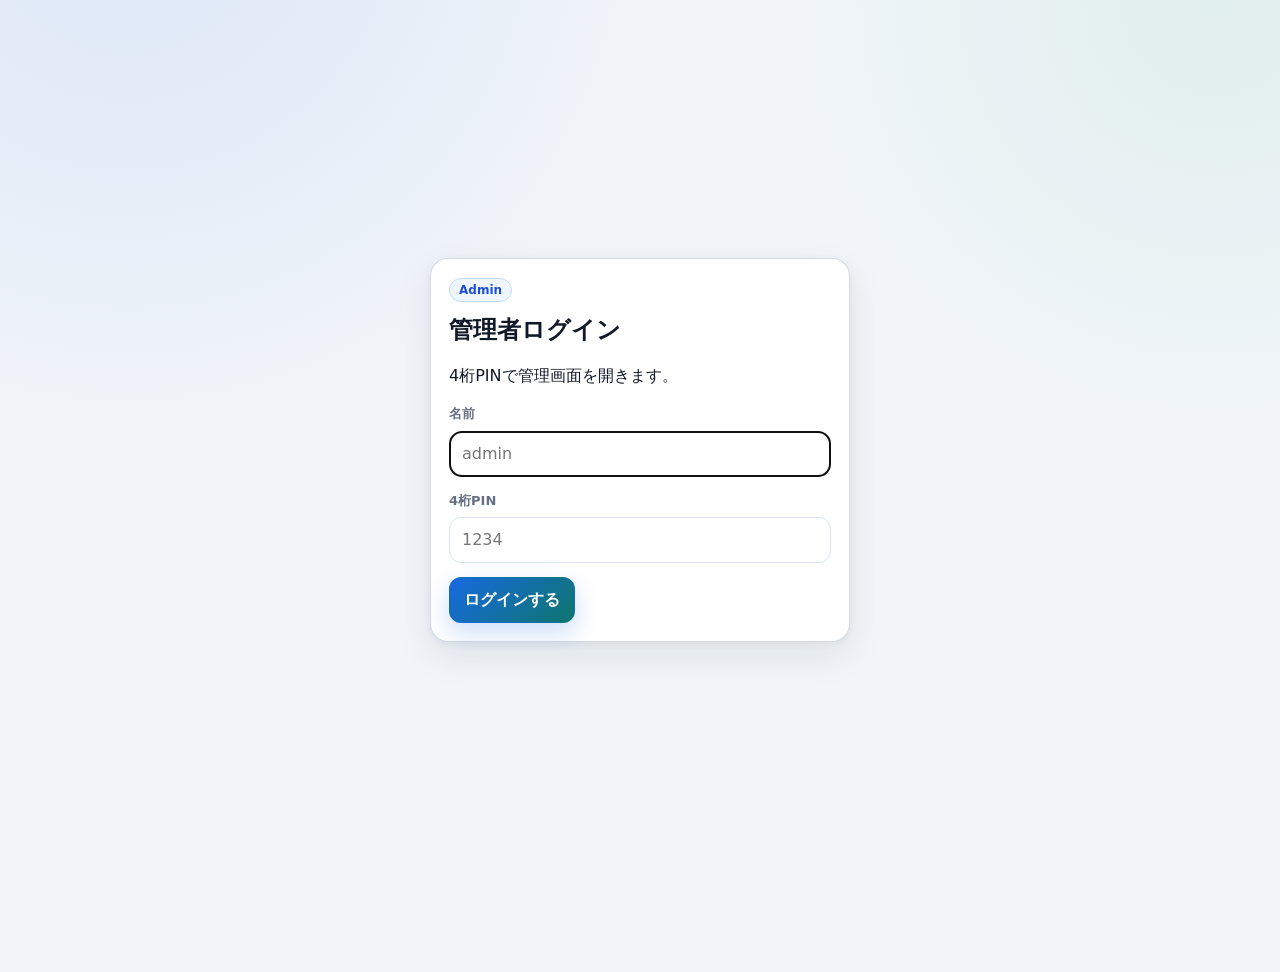
==== commit e3794d43: "Add files via upload" ====
--- a/admin.html
+++ b/admin.html
@@ -4,7 +4,7 @@
   <meta charset="utf-8">
   <meta name="viewport" content="width=device-width, initial-scale=1, viewport-fit=cover">
   <title>管理画面 | POMS</title>
-  <link rel="stylesheet" href="styles.css?v=20260603-120">
+  <link rel="stylesheet" href="styles.css?v=20260801-v21">
 </head>
 <body class="page-shell admin-page" data-page="admin">
   <section class="login-stage" id="adminLoginStage">
@@ -333,7 +333,7 @@
   </div>
   <div class="toast" id="toast"></div>
   <div class="loading" id="loading"><div>処理中...</div></div>
-  <script src="config.js?v=20260603-120"></script>
-  <script src="app.js?v=20260603-120"></script>
+  <script src="config.js?v=20260801-v21"></script>
+  <script src="app.js?v=20260801-v21"></script>
 </body>
 </html>
--- a/styles.css
+++ b/styles.css
@@ -216,33 +216,43 @@
 .button.ghost { background: var(--surface-soft); }
 .button.small { min-height: 36px; padding: 7px 10px; font-size: 13px; }
 .swipe-confirm {
+  --swipe-progress: 0%;
+  --swipe-x: 0px;
   position: relative;
   min-height: 64px;
   overflow: hidden;
   border: 1px solid #bfdbfe;
   border-radius: 8px;
   background: #eff6ff;
+  cursor: grab;
   touch-action: pan-y;
-}
+  user-select: none;
+  -webkit-user-select: none;
+  -webkit-tap-highlight-color: transparent;
+}
+.swipe-confirm.dragging { cursor: grabbing; }
 .swipe-confirm.success { border-color: #bbf7d0; background: #f0fdf4; }
 .swipe-confirm.disabled { filter: grayscale(.35); }
 .swipe-fill {
   position: absolute;
   inset: 0 auto 0 0;
-  width: 0;
+  width: var(--swipe-progress);
   background: rgba(37, 99, 235, .16);
+  pointer-events: none;
+  transition: width .18s ease;
 }
 .swipe-copy {
   position: absolute;
-  inset: 0 72px 0 16px;
+  inset: 0 16px 0 72px;
   display: grid;
   align-content: center;
+  pointer-events: none;
 }
 .swipe-copy strong, .swipe-copy small { display: block; }
 .swipe-copy small { color: var(--muted); font-size: 12px; }
 .swipe-thumb {
   position: absolute;
-  right: 8px;
+  left: 8px;
   top: 8px;
   display: grid;
   place-items: center;
@@ -252,8 +262,16 @@
   color: #fff;
   font-weight: 900;
   background: linear-gradient(135deg, var(--blue), var(--teal));
-  transform: translateX(var(--swipe-x, 0));
-}
+  touch-action: none;
+  pointer-events: none;
+  transform: translate3d(var(--swipe-x), 0, 0);
+  transition: transform .18s ease;
+}
+.swipe-confirm.dragging .swipe-fill,
+.swipe-confirm.dragging .swipe-thumb {
+  transition: none;
+}
+.swipe-confirm.complete .swipe-fill { width: 100%; }
 .swipe-confirm.success .swipe-thumb { background: linear-gradient(135deg, var(--green), #15803d); }
 .success-panel { text-align: center; }
 .done-mark {
@@ -267,6 +285,334 @@
   background: var(--green);
   font-weight: 900;
 }
+
+.attendance-page {
+  overflow-x: hidden;
+  background:
+    linear-gradient(180deg, #f8fbff 0%, #f5f7fb 42%, #eef6f4 100%);
+}
+.attendance-page .attendance-app {
+  max-width: 540px;
+  padding-bottom: calc(22px + env(safe-area-inset-bottom));
+}
+.attendance-page .mobile-topbar {
+  min-height: 48px;
+  margin-bottom: 8px;
+}
+.attendance-page .brand-mark {
+  background: #111827;
+  box-shadow: 0 8px 18px rgba(17, 24, 39, .12);
+}
+.attendance-page .attendance-hero {
+  padding: 16px 2px 12px;
+  border: 0;
+  box-shadow: none;
+  background: transparent;
+}
+.attendance-page .attendance-hero h1 {
+  margin: 8px 0 4px;
+  font-size: 29px;
+}
+.attendance-page .attendance-hero p {
+  max-width: 30em;
+  font-size: 14px;
+}
+.attendance-page .attendance-work-panel {
+  display: grid;
+  gap: 12px;
+  padding: 0;
+  border: 0;
+  box-shadow: none;
+  background: transparent;
+}
+.attendance-page .attendance-profile-card,
+.attendance-page .attendance-status-card > div,
+.attendance-page .attendance-action-card,
+.attendance-page .attendance-note-card,
+.attendance-page .sticky-actions,
+.attendance-page .success-panel {
+  border: 1px solid rgba(217, 225, 234, .95);
+  border-radius: 8px;
+  background: rgba(255, 255, 255, .96);
+  box-shadow: 0 14px 30px rgba(17, 24, 39, .07);
+}
+.attendance-page .attendance-profile-card {
+  display: grid;
+  grid-template-columns: 50px minmax(0, 1fr) auto;
+  align-items: center;
+  padding: 14px;
+}
+.attendance-page .attendance-profile-card > div {
+  min-width: 0;
+}
+.attendance-page .attendance-profile-card .avatar {
+  width: 50px;
+  height: 50px;
+  border-radius: 8px;
+  background: linear-gradient(135deg, #111827, #2563eb);
+  font-size: 22px;
+}
+.attendance-page .attendance-profile-card strong {
+  font-size: 19px;
+}
+.attendance-page .attendance-profile-card span {
+  margin-top: 2px;
+  font-size: 13px;
+}
+.attendance-page .attendance-profile-card .mini {
+  min-height: 36px;
+  padding: 7px 10px;
+}
+.attendance-page .attendance-status-card {
+  grid-template-columns: 1.1fr .9fr;
+  gap: 10px;
+  margin: 0;
+}
+.attendance-page .attendance-status-card > div {
+  min-height: 76px;
+  padding: 12px;
+  background: #fff;
+}
+.attendance-page .attendance-status-card span {
+  font-size: 12px;
+  font-weight: 800;
+}
+.attendance-page .attendance-status-card strong {
+  margin-top: 7px;
+  font-size: 17px;
+  line-height: 1.2;
+}
+.attendance-page #attendanceStatus {
+  display: inline-flex;
+  align-items: center;
+  min-height: 32px;
+  max-width: 100%;
+  padding: 5px 10px;
+  border-radius: 999px;
+  font-size: 14px;
+  font-weight: 900;
+  overflow-wrap: anywhere;
+}
+.attendance-page[data-attendance-state="loading"] #attendanceStatus {
+  color: #334155;
+  background: #e2e8f0;
+}
+.attendance-page[data-attendance-state="off"] #attendanceStatus {
+  color: #1d4ed8;
+  background: #dbeafe;
+}
+.attendance-page[data-attendance-state="working"] #attendanceStatus {
+  color: #047857;
+  background: #d1fae5;
+}
+.attendance-page[data-attendance-state="finished"] #attendanceStatus {
+  color: #166534;
+  background: #dcfce7;
+}
+.attendance-page .attendance-action-card {
+  grid-template-columns: 48px minmax(0, 1fr);
+  gap: 12px;
+  padding: 14px;
+  border-color: #dbeafe;
+  background: #fff;
+}
+.attendance-page .attendance-action-card strong {
+  display: block;
+  font-size: 18px;
+  line-height: 1.25;
+  overflow-wrap: anywhere;
+}
+.attendance-page .attendance-action-card p {
+  margin-top: 5px;
+  color: #475467;
+  font-size: 14px;
+}
+.attendance-page .command-status {
+  width: 46px;
+  height: 46px;
+  border-radius: 8px;
+  background: #dbeafe;
+}
+.attendance-page .command-status span {
+  border-radius: 5px;
+  background: var(--blue);
+}
+.attendance-page[data-attendance-state="working"] .attendance-action-card {
+  border-color: #bbf7d0;
+  background: #fbfffc;
+}
+.attendance-page[data-attendance-state="working"] .command-status {
+  background: #dcfce7;
+}
+.attendance-page[data-attendance-state="working"] .command-status span {
+  background: var(--green);
+}
+.attendance-page[data-attendance-state="finished"] .attendance-action-card {
+  border-color: #bbf7d0;
+  background: #f7fff9;
+}
+.attendance-page[data-attendance-state="finished"] .command-status {
+  background: #dcfce7;
+}
+.attendance-page[data-attendance-state="finished"] .command-status span {
+  background: var(--green);
+}
+.attendance-page .attendance-time-row {
+  grid-column: 1 / -1;
+  display: grid;
+  grid-template-columns: repeat(2, minmax(0, 1fr));
+  gap: 8px;
+  margin-top: 3px;
+}
+.attendance-page .attendance-time-row > div {
+  min-width: 0;
+  padding: 10px;
+  border: 1px solid #e5e7eb;
+  border-radius: 8px;
+  background: #f9fafb;
+}
+.attendance-page .attendance-time-row span {
+  display: block;
+  color: var(--muted);
+  font-size: 12px;
+  font-weight: 800;
+}
+.attendance-page .attendance-time-row strong {
+  margin-top: 3px;
+  font-size: 18px;
+}
+.attendance-page .attendance-note-card {
+  gap: 8px;
+  margin: 0;
+  padding: 13px;
+}
+.attendance-page .attendance-note-label {
+  display: flex;
+  align-items: center;
+  justify-content: space-between;
+  gap: 8px;
+}
+.attendance-page .attendance-note-label strong {
+  color: var(--text);
+  font-size: 15px;
+}
+.attendance-page .attendance-note-label small,
+.attendance-page .field-help {
+  color: var(--muted);
+  font-size: 12px;
+}
+.attendance-page .attendance-note-card textarea {
+  min-height: 56px;
+  max-height: 180px;
+  resize: vertical;
+  border-color: #e5e7eb;
+  background: #fbfdff;
+  transition: min-height .18s ease, border-color .18s ease, box-shadow .18s ease;
+}
+.attendance-page .attendance-note-card:focus-within textarea {
+  min-height: 118px;
+  border-color: #93c5fd;
+  box-shadow: 0 0 0 3px rgba(37, 99, 235, .12);
+}
+.attendance-page .sticky-actions {
+  position: sticky;
+  bottom: calc(10px + env(safe-area-inset-bottom));
+  z-index: 20;
+  gap: 9px;
+  padding: 12px;
+  margin-top: 2px;
+  background: rgba(255, 255, 255, .94);
+  backdrop-filter: blur(14px);
+  -webkit-backdrop-filter: blur(14px);
+}
+.attendance-page .sticky-action-head {
+  display: flex;
+  align-items: center;
+  justify-content: space-between;
+  gap: 10px;
+  color: var(--muted);
+  font-size: 12px;
+  font-weight: 800;
+}
+.attendance-page .sticky-action-head strong {
+  color: var(--text);
+  font-size: 13px;
+}
+.attendance-page .swipe-confirm {
+  min-height: 72px;
+  border-width: 2px;
+  border-color: #bfdbfe;
+  background: #eff6ff;
+  box-shadow: inset 0 0 0 1px rgba(255, 255, 255, .75);
+}
+.attendance-page .swipe-confirm.success {
+  border-color: #86efac;
+  background: #f0fdf4;
+}
+.attendance-page .swipe-fill {
+  background: linear-gradient(90deg, rgba(37, 99, 235, .18), rgba(15, 118, 110, .2));
+}
+.attendance-page .swipe-confirm.success .swipe-fill {
+  background: linear-gradient(90deg, rgba(21, 148, 71, .2), rgba(15, 118, 110, .18));
+}
+.attendance-page .swipe-copy {
+  inset: 0 16px 0 80px;
+}
+.attendance-page .swipe-copy strong {
+  font-size: 17px;
+}
+.attendance-page .swipe-copy small {
+  margin-top: 2px;
+  font-size: 13px;
+}
+.attendance-page .swipe-thumb {
+  top: 9px;
+  left: 9px;
+  width: 50px;
+  height: 50px;
+  box-shadow: 0 10px 18px rgba(37, 99, 235, .22);
+}
+.attendance-page .swipe-confirm.success .swipe-thumb {
+  box-shadow: 0 10px 18px rgba(21, 148, 71, .22);
+}
+.attendance-page .swipe-confirm.disabled {
+  opacity: .76;
+}
+.attendance-page #startWorkBtn.button,
+.attendance-page #endWorkBtn.button {
+  min-height: 44px;
+  border-color: #dbeafe;
+  color: #1f2937;
+  background: #fff;
+}
+.attendance-page #endWorkBtn.button {
+  border-color: #bbf7d0;
+}
+.attendance-page .success-panel {
+  padding: 18px;
+  text-align: left;
+}
+.attendance-page .success-panel .done-mark {
+  margin: 0 0 10px;
+}
+.attendance-page .success-panel h2 {
+  margin: 0 0 6px;
+  font-size: 20px;
+}
+.attendance-page .success-panel p {
+  color: #475467;
+  font-size: 14px;
+}
+.attendance-page .toast {
+  bottom: calc(18px + env(safe-area-inset-bottom));
+  border-radius: 8px;
+  font-weight: 800;
+}
+.attendance-page .loading > div {
+  min-width: 180px;
+  text-align: center;
+}
+
 .demo-guide {
   display: grid;
   gap: 4px;
@@ -348,7 +694,7 @@
   place-items: center;
   background: rgba(17, 24, 39, .35);
 }
-.loading.active { display: grid; }
+.loading.active, .loading.show { display: grid; }
 .loading > div {
   padding: 14px 18px;
   border-radius: 8px;
@@ -507,6 +853,410 @@
   display: block;
   margin: 6px 0 10px;
   color: var(--muted);
+}
+
+.advance-preview-page {
+  overflow-x: hidden;
+  background:
+    linear-gradient(180deg, #f8fbff 0%, #f6f8fb 46%, #eef7f4 100%);
+}
+.advance-preview-page .advance-app {
+  max-width: 540px;
+  padding-bottom: calc(24px + env(safe-area-inset-bottom));
+}
+.advance-preview-page .mobile-topbar {
+  min-height: 46px;
+  margin-bottom: 4px;
+}
+.advance-preview-page .brand-mark {
+  background: #111827;
+  box-shadow: 0 8px 18px rgba(17, 24, 39, .12);
+}
+.advance-preview-page .advance-hero {
+  padding: 10px 2px 8px;
+  border: 0;
+  box-shadow: none;
+  background: transparent;
+}
+.advance-preview-page .advance-hero h1 {
+  margin: 6px 0 4px;
+  font-size: 28px;
+}
+.advance-preview-page .advance-hero p {
+  max-width: 32em;
+  font-size: 14px;
+  line-height: 1.55;
+}
+.advance-preview-page .advance-profile-card,
+.advance-preview-page .advance-preview-section,
+.advance-preview-page .advance-flow-strip,
+.advance-preview-page .advance-quick-strip,
+.advance-preview-page .advance-preview-summary-card {
+  border: 1px solid rgba(217, 225, 234, .95);
+  border-radius: 8px;
+  background: rgba(255, 255, 255, .97);
+  box-shadow: 0 14px 30px rgba(17, 24, 39, .07);
+}
+.advance-preview-page .advance-profile-card {
+  padding: 12px;
+}
+.advance-preview-page .advance-preview-driver {
+  grid-template-columns: 48px minmax(0, 1fr) auto;
+  gap: 10px;
+}
+.advance-preview-page .advance-preview-driver > div {
+  min-width: 0;
+}
+.advance-preview-page .advance-preview-driver .avatar {
+  width: 48px;
+  height: 48px;
+  border-radius: 8px;
+  background: linear-gradient(135deg, #111827, #0f766e);
+  font-size: 21px;
+}
+.advance-preview-page .advance-preview-name {
+  overflow: hidden;
+  font-size: 18px;
+  font-weight: 900;
+  text-overflow: ellipsis;
+  white-space: nowrap;
+}
+.advance-preview-page .advance-preview-site {
+  margin-top: 3px;
+  overflow: hidden;
+  font-size: 13px;
+  text-overflow: ellipsis;
+  white-space: nowrap;
+}
+.advance-preview-page .advance-preview-unit {
+  min-width: 92px;
+  padding: 8px 9px;
+  border: 1px solid #bbf7d0;
+  border-radius: 8px;
+  background: #f0fdf4;
+  text-align: right;
+}
+.advance-preview-page .advance-preview-unit span {
+  color: #047857;
+  font-size: 11px;
+  font-weight: 900;
+}
+.advance-preview-page .advance-preview-unit strong {
+  margin-top: 2px;
+  font-size: 16px;
+}
+.advance-preview-page .advance-quick-strip {
+  display: grid;
+  grid-template-columns: repeat(3, minmax(0, 1fr));
+  gap: 1px;
+  overflow: hidden;
+  margin-bottom: 10px;
+}
+.advance-preview-page .advance-quick-strip div {
+  display: grid;
+  gap: 3px;
+  min-width: 0;
+  padding: 10px 8px;
+  background: #fff;
+}
+.advance-preview-page .advance-quick-strip span {
+  color: var(--muted);
+  font-size: 11px;
+  font-weight: 900;
+}
+.advance-preview-page .advance-quick-strip strong {
+  overflow: hidden;
+  color: #111827;
+  font-size: 15px;
+  font-weight: 900;
+  text-overflow: ellipsis;
+  white-space: nowrap;
+}
+.advance-preview-page.has-advance-selection .advance-quick-strip div:last-child strong {
+  color: #047857;
+}
+.advance-preview-page .advance-flow-strip {
+  display: grid;
+  grid-template-columns: repeat(3, minmax(0, 1fr));
+  gap: 6px;
+  padding: 8px;
+  margin-bottom: 10px;
+}
+.advance-preview-page .advance-flow-strip div {
+  display: grid;
+  grid-template-columns: 22px minmax(0, 1fr);
+  gap: 2px 6px;
+  min-width: 0;
+  padding: 7px;
+  border-radius: 8px;
+  background: #f8fafc;
+}
+.advance-preview-page .advance-flow-strip span {
+  grid-row: 1 / span 2;
+  display: grid;
+  place-items: center;
+  width: 22px;
+  height: 22px;
+  border-radius: 999px;
+  color: #fff;
+  background: var(--teal);
+  font-size: 11px;
+  font-weight: 900;
+}
+.advance-preview-page .advance-flow-strip strong {
+  font-size: 12px;
+}
+.advance-preview-page .advance-flow-strip small {
+  overflow: hidden;
+  color: var(--muted);
+  font-size: 10px;
+  text-overflow: ellipsis;
+  white-space: nowrap;
+}
+.advance-preview-page .advance-preview-section {
+  padding: 13px;
+}
+.advance-preview-page .advance-calendar-card {
+  border-color: #dbeafe;
+}
+.advance-preview-page .advance-preview-section-head {
+  align-items: center;
+}
+.advance-preview-page .advance-preview-section-head h2 {
+  font-size: 18px;
+}
+.advance-preview-page .advance-count-pill,
+.advance-preview-page .advance-preview-selected-count {
+  display: inline-flex;
+  align-items: center;
+  justify-content: center;
+  min-height: 32px;
+  min-width: 42px;
+  padding: 6px 10px;
+  border-radius: 999px;
+  color: #047857;
+  background: #d1fae5;
+  font-size: 13px;
+  font-weight: 900;
+  white-space: nowrap;
+}
+.advance-preview-page .advance-preview-month-row {
+  grid-template-columns: 44px minmax(0, 1fr) 44px;
+  margin-bottom: 12px;
+}
+.advance-preview-page .advance-preview-month-row button {
+  width: 44px;
+  height: 44px;
+  border-color: #dbeafe;
+  color: #1d4ed8;
+  background: #eff6ff;
+  font-weight: 900;
+}
+.advance-preview-page .advance-preview-month-label {
+  display: grid;
+  place-items: center;
+  min-height: 44px;
+  border: 1px solid #e5e7eb;
+  border-radius: 8px;
+  background: #fff;
+}
+.advance-preview-page .advance-preview-days {
+  grid-template-columns: repeat(2, minmax(0, 1fr));
+  gap: 9px;
+}
+.advance-preview-page .advance-preview-day {
+  position: relative;
+  min-height: 72px;
+  border-color: #dbeafe;
+  background: #fbfdff;
+  transition: transform .14s ease, border-color .14s ease, box-shadow .14s ease, background .14s ease;
+}
+.advance-preview-page .advance-preview-day strong {
+  font-size: 18px;
+}
+.advance-preview-page .advance-preview-day span {
+  font-weight: 800;
+}
+.advance-preview-page .advance-preview-day:not(.applied)::after {
+  content: "選択";
+  position: absolute;
+  right: 9px;
+  bottom: 8px;
+  color: #1d4ed8;
+  font-size: 11px;
+  font-weight: 900;
+}
+.advance-preview-page .advance-preview-day:not(.applied):active {
+  transform: scale(.98);
+}
+.advance-preview-page .advance-preview-day.selected {
+  border-color: #0f766e;
+  background: #ecfdf5;
+  box-shadow: inset 0 0 0 1px #0f766e, 0 10px 18px rgba(15, 118, 110, .12);
+}
+.advance-preview-page .advance-preview-day.selected span,
+.advance-preview-page .advance-preview-day.selected::after {
+  color: #047857;
+}
+.advance-preview-page .advance-preview-day.selected::after {
+  content: "選択中";
+}
+.advance-preview-page .advance-preview-day.applied {
+  min-height: 58px;
+  border-color: #e5e7eb;
+  color: #64748b;
+  background: #f1f5f9;
+}
+.advance-preview-page .advance-applied-card .advance-preview-days {
+  grid-template-columns: repeat(3, minmax(0, 1fr));
+}
+.advance-preview-page .advance-applied-card .advance-preview-day {
+  min-height: 54px;
+  padding: 8px;
+}
+.advance-preview-page .advance-applied-card .advance-preview-day strong {
+  font-size: 14px;
+}
+.advance-preview-page .advance-preview-empty {
+  min-height: 60px;
+  padding: 12px;
+  border-color: #cbd5e1;
+  background: #f8fafc;
+}
+.advance-preview-page .advance-selection-card {
+  transition: border-color .18s ease, box-shadow .18s ease, background .18s ease;
+}
+.advance-preview-page.has-advance-selection .advance-selection-card {
+  border-color: #99f6e4;
+  background: #fbfffd;
+}
+.advance-preview-page .advance-date-chips {
+  display: flex;
+  flex-wrap: wrap;
+  gap: 8px;
+  margin-top: 8px;
+}
+.advance-preview-page .advance-date-chips span {
+  border-color: #99f6e4;
+  color: #0f766e;
+  background: #ecfdf5;
+  font-weight: 900;
+}
+.advance-preview-page #advanceOverlapText {
+  margin-top: 10px;
+  padding: 10px;
+  border-radius: 8px;
+  color: #475467;
+  background: #f8fafc;
+  font-size: 13px;
+}
+.advance-preview-page.has-advance-selection #advanceOverlapText {
+  color: #047857;
+  background: #ecfdf5;
+}
+.advance-preview-page .advance-action-dock {
+  position: static;
+  z-index: auto;
+  padding: 0;
+  margin: 12px 0 12px;
+  background: transparent;
+  border-top: 0;
+}
+.advance-preview-page .advance-preview-summary-card {
+  padding: 12px;
+  background: rgba(255, 255, 255, .97);
+  backdrop-filter: blur(14px);
+  -webkit-backdrop-filter: blur(14px);
+}
+.advance-preview-page .advance-preview-summary-card.is-empty .advance-preview-money-row,
+.advance-preview-page .advance-preview-summary-card.is-empty .advance-preview-fee-detail {
+  display: none;
+}
+.advance-preview-page .advance-preview-summary-card.is-empty {
+  border-style: dashed;
+  box-shadow: 0 10px 22px rgba(17, 24, 39, .05);
+}
+.advance-preview-page .advance-preview-summary-card.is-ready {
+  border-color: #99f6e4;
+  box-shadow: 0 18px 38px rgba(15, 118, 110, .15);
+}
+.advance-preview-page .advance-preview-selected-line {
+  margin-bottom: 8px;
+  border: 1px solid #e5e7eb;
+  border-radius: 8px;
+  background: #f8fafc;
+}
+.advance-preview-page .advance-preview-money-row {
+  min-height: 40px;
+  padding: 8px 0;
+}
+.advance-preview-page .advance-preview-money-row span,
+.advance-preview-page .advance-preview-fee-detail span {
+  color: var(--muted);
+  font-size: 13px;
+  font-weight: 800;
+}
+.advance-preview-page .advance-preview-money-row strong,
+.advance-preview-page .advance-preview-fee-detail strong {
+  font-size: 16px;
+}
+.advance-preview-page .advance-preview-fee-detail {
+  border-color: #e5e7eb;
+  background: #f8fafc;
+}
+.advance-preview-page .advance-preview-transfer-row {
+  align-items: end;
+  padding: 12px;
+  margin-top: 8px;
+  border: 1px solid #99f6e4;
+  border-radius: 8px;
+  background: #ecfdf5;
+}
+.advance-preview-page .advance-preview-transfer-row span {
+  color: #047857;
+}
+.advance-preview-page .advance-preview-transfer-row strong {
+  color: #047857;
+  font-size: 30px;
+  line-height: 1.1;
+}
+.advance-preview-page .advance-preview-summary-card > small {
+  margin: 8px 0 10px;
+  line-height: 1.4;
+}
+.advance-preview-page #submitAdvanceSwipe {
+  min-height: 70px;
+  border-width: 2px;
+  border-color: #99f6e4;
+  background: #f0fdfa;
+}
+.advance-preview-page #submitAdvanceSwipe.disabled {
+  border-color: #dbeafe;
+  background: #f8fafc;
+  filter: none;
+}
+.advance-preview-page #submitAdvanceSwipe .swipe-fill {
+  background: linear-gradient(90deg, rgba(15, 118, 110, .18), rgba(37, 99, 235, .15));
+}
+.advance-preview-page #submitAdvanceSwipe .swipe-copy strong {
+  font-size: 17px;
+}
+.advance-preview-page #submitAdvanceSwipe .swipe-copy small {
+  margin-top: 2px;
+  font-size: 13px;
+}
+.advance-preview-page #submitAdvanceSwipe .swipe-thumb {
+  box-shadow: 0 10px 18px rgba(15, 118, 110, .22);
+}
+.advance-preview-page #submitAdvanceSwipe.disabled .swipe-thumb {
+  background: #94a3b8;
+  box-shadow: none;
+}
+.advance-preview-page #submitAdvanceBtn.button {
+  min-height: 44px;
+  border-color: #99f6e4;
+  color: #0f766e;
+  background: #fff;
 }
 
 .login-stage {
@@ -832,7 +1582,8 @@
 @media (max-width: 430px) {
   .narrow { padding: 10px; }
   .hero h1 { font-size: 25px; }
-  .status-strip, .advance-preview-days { grid-template-columns: 1fr; }
+  .status-strip { grid-template-columns: 1fr; }
+  .advance-preview-page .advance-preview-days { grid-template-columns: repeat(2, minmax(0, 1fr)); }
   .advance-preview-driver { grid-template-columns: 42px minmax(0, 1fr); }
   .advance-preview-unit {
     grid-column: 1 / -1;
@@ -840,6 +1591,34 @@
     border-top: 1px solid var(--line);
     padding-top: 10px;
   }
+  .advance-preview-page .advance-preview-driver {
+    grid-template-columns: 44px minmax(0, 1fr) auto;
+    gap: 9px;
+  }
+  .advance-preview-page .advance-preview-driver .avatar {
+    width: 44px;
+    height: 44px;
+  }
+  .advance-preview-page .advance-preview-unit {
+    grid-column: auto;
+    min-width: 84px;
+    padding: 7px 8px;
+    border-top: 1px solid #bbf7d0;
+    text-align: right;
+  }
+  .advance-preview-page .advance-preview-unit strong {
+    font-size: 14px;
+  }
+  .advance-preview-page .advance-flow-strip {
+    gap: 5px;
+  }
+  .advance-preview-page .advance-flow-strip div {
+    grid-template-columns: 1fr;
+    gap: 3px;
+  }
+  .advance-preview-page .advance-flow-strip span {
+    grid-row: auto;
+  }
   .advance-preview-transfer-row strong { font-size: 22px; }
 }
 @media (prefers-reduced-motion: reduce) {
@@ -849,3 +1628,62 @@
     animation: none !important;
   }
 }
+
+/* POMS v2.1 visual polish */
+:root {
+  --bg: #f1f5f9;
+  --surface-soft: #f8fafc;
+  --line: #dbe4ee;
+  --blue: #1769e0;
+  --green: #0f9f5a;
+  --shadow: 0 14px 38px rgba(15, 23, 42, .08), 0 2px 8px rgba(15, 23, 42, .04);
+}
+body {
+  background:
+    radial-gradient(circle at 10% -10%, rgba(37, 99, 235, .10), transparent 34rem),
+    radial-gradient(circle at 95% 0%, rgba(15, 159, 90, .07), transparent 28rem),
+    var(--bg);
+}
+.mobile-topbar { padding: 4px 2px; }
+.brand-mark, .avatar {
+  border-radius: 14px;
+  box-shadow: 0 8px 20px rgba(37, 99, 235, .22);
+}
+.hero, .panel, .advance-preview-profile, .advance-preview-section, .login-card, .modal-card {
+  border-color: rgba(203, 213, 225, .85);
+  border-radius: 18px;
+}
+.hero {
+  position: relative;
+  overflow: hidden;
+  background: linear-gradient(145deg, rgba(255,255,255,.98), rgba(248,250,252,.94));
+}
+.hero::after {
+  content: "";
+  position: absolute;
+  width: 120px;
+  height: 120px;
+  right: -44px;
+  top: -54px;
+  border-radius: 50%;
+  background: linear-gradient(135deg, rgba(37,99,235,.13), rgba(15,159,90,.08));
+}
+.button, input, textarea, select { border-radius: 12px; }
+.button.primary, .swipe-confirm.primary { box-shadow: 0 10px 24px rgba(23, 105, 224, .22); }
+.button.success, .swipe-confirm.success { box-shadow: 0 10px 24px rgba(15, 159, 90, .20); }
+.status-strip, .attendance-time-row { border-radius: 14px; }
+.loading { backdrop-filter: blur(5px); }
+.loading > div {
+  border-radius: 16px;
+  box-shadow: 0 18px 45px rgba(15,23,42,.18);
+}
+.toast {
+  border-radius: 14px;
+  box-shadow: 0 14px 36px rgba(15,23,42,.18);
+}
+.admin-side { background: linear-gradient(180deg, #0f172a, #172554); }
+.admin-bottom.hidden { display: none !important; }
+.kpi, .item, .data-row { transition: transform .18s ease, box-shadow .18s ease, border-color .18s ease; }
+@media (hover:hover) {
+  .kpi:hover, .item:hover, .data-row:hover { transform: translateY(-1px); border-color: #bfdbfe; }
+}
